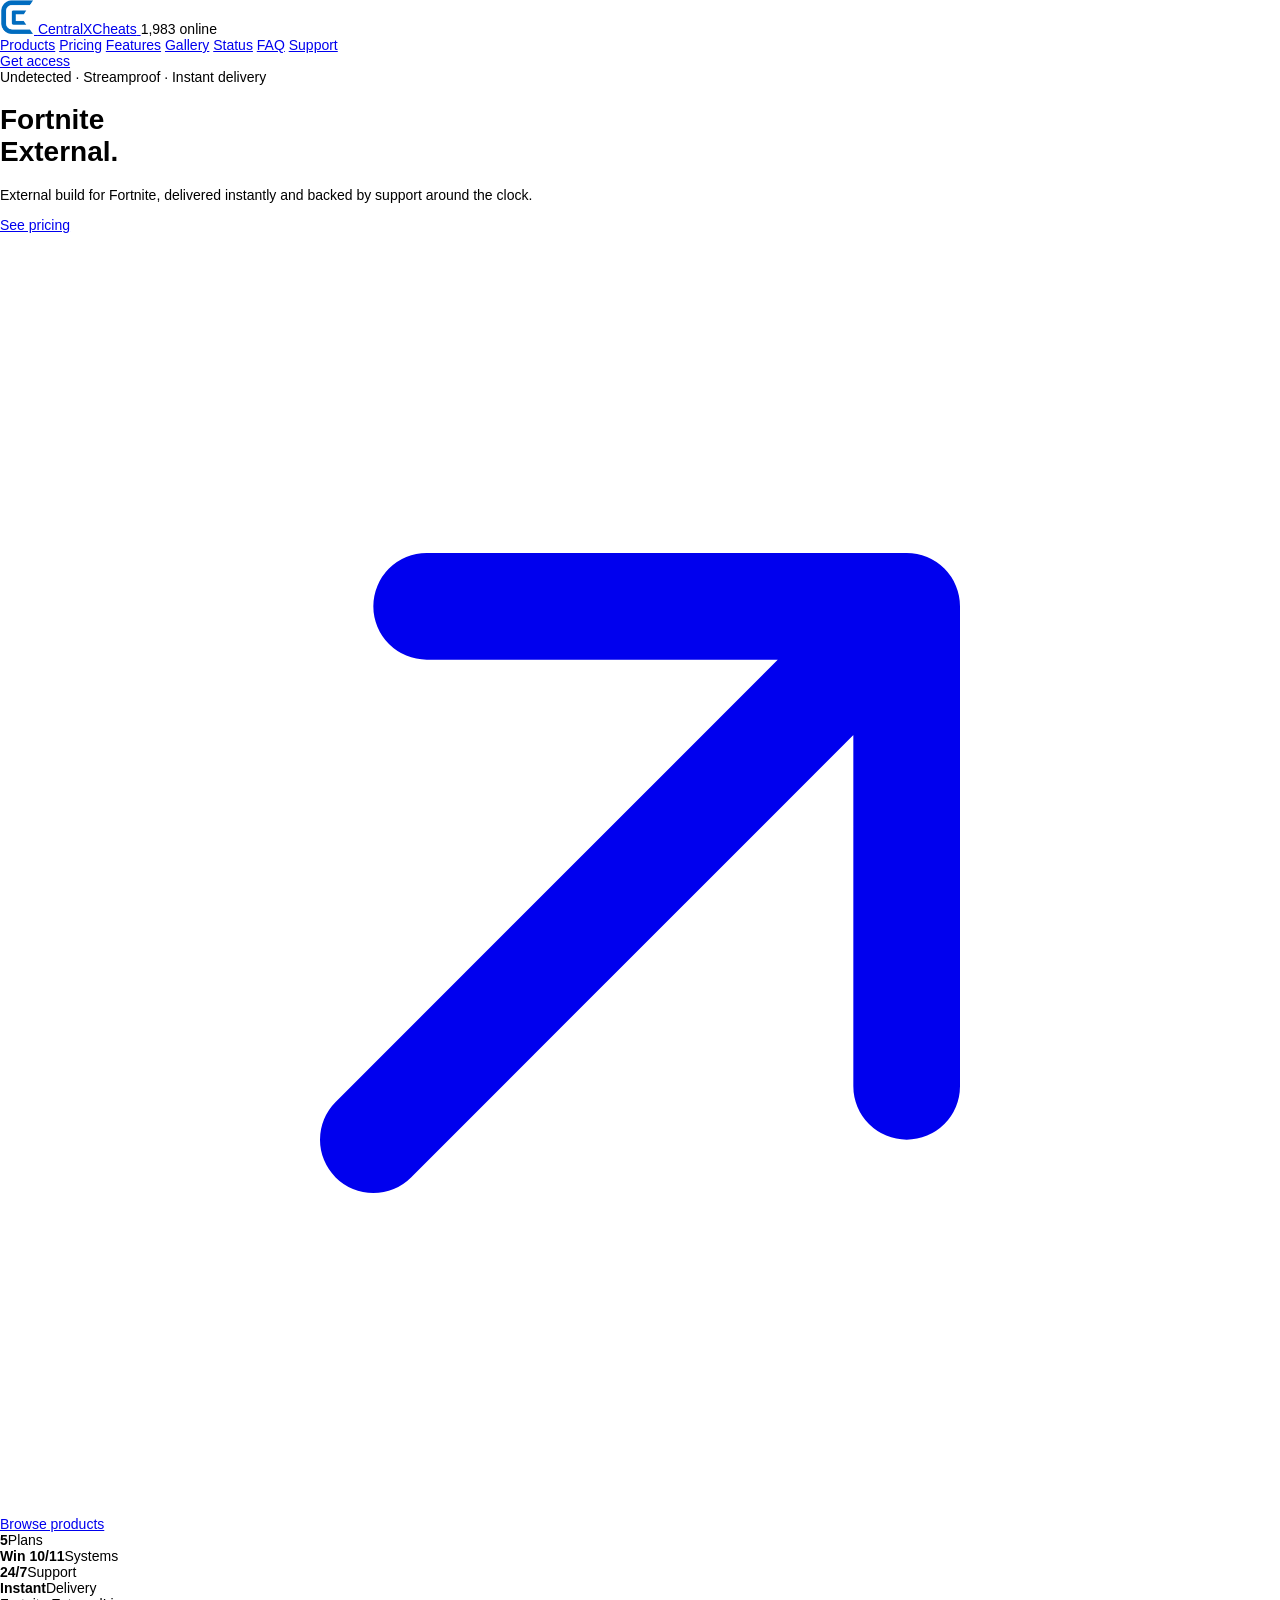
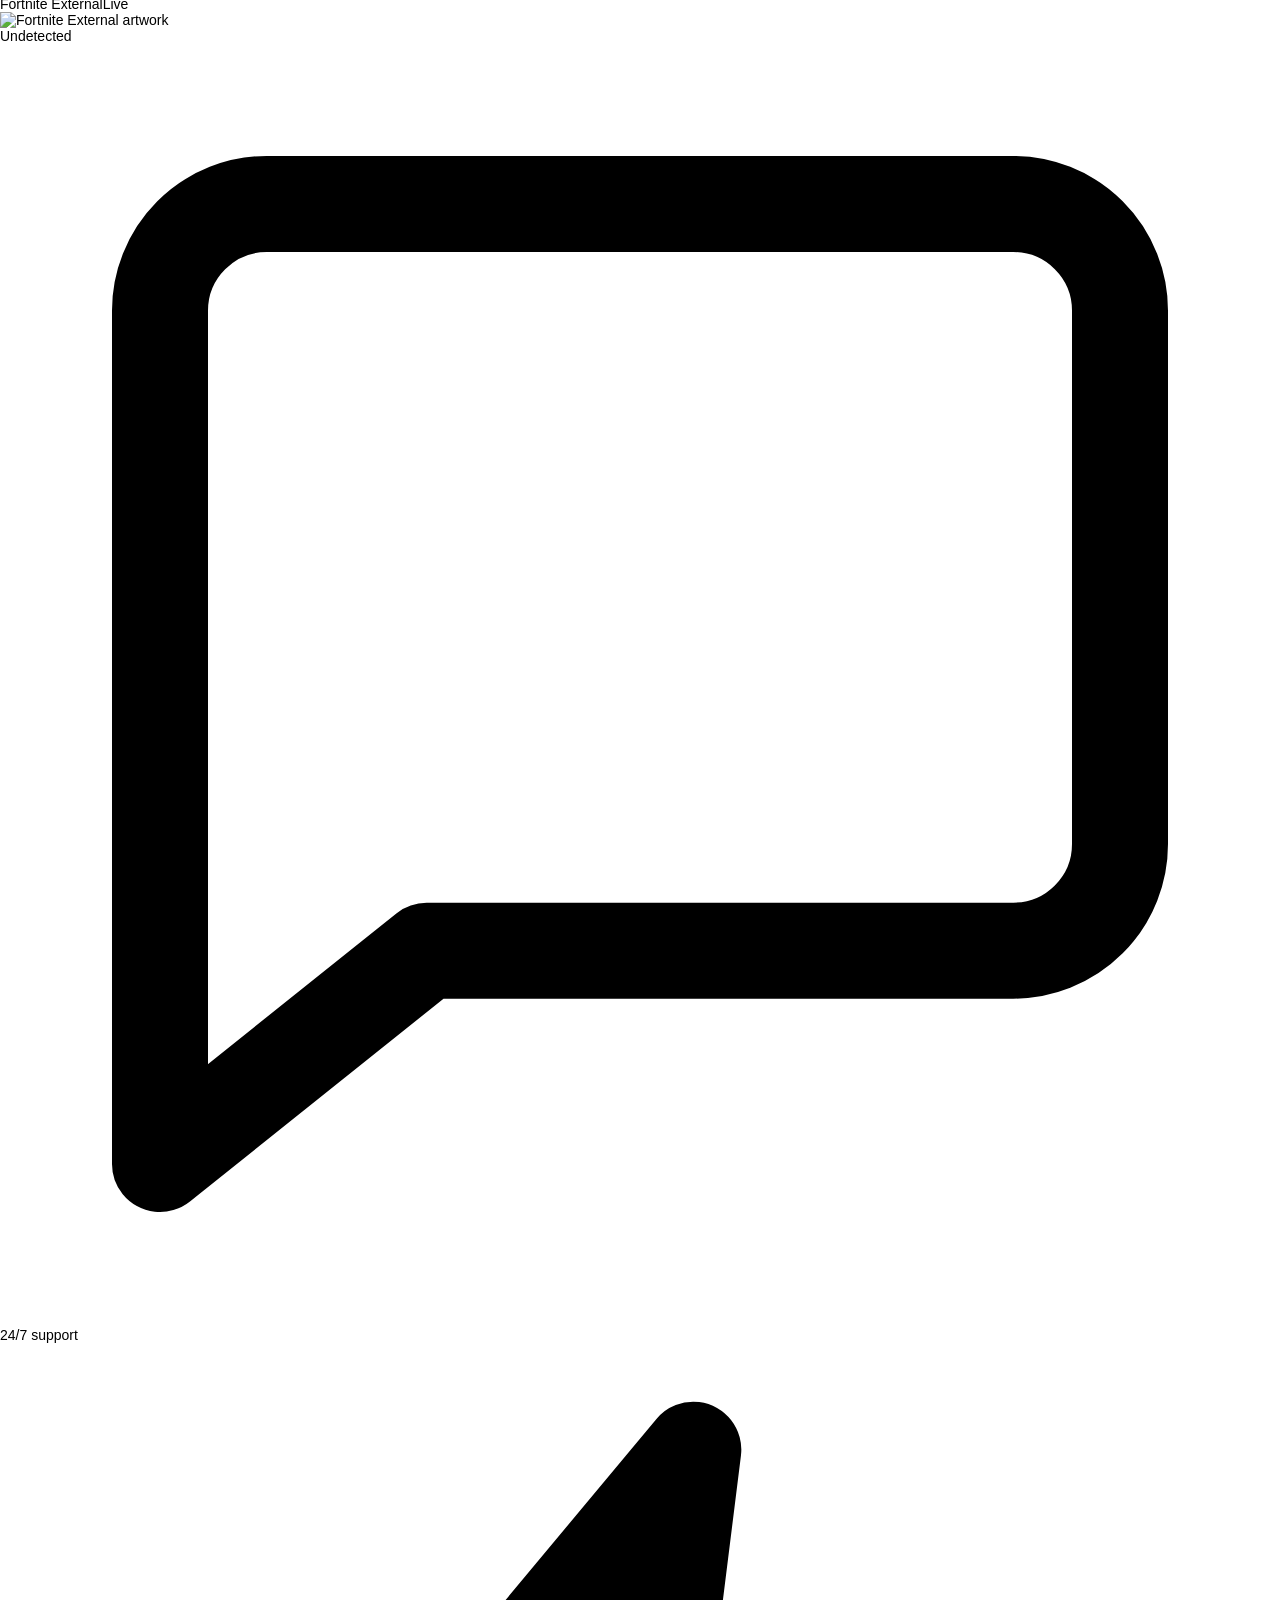
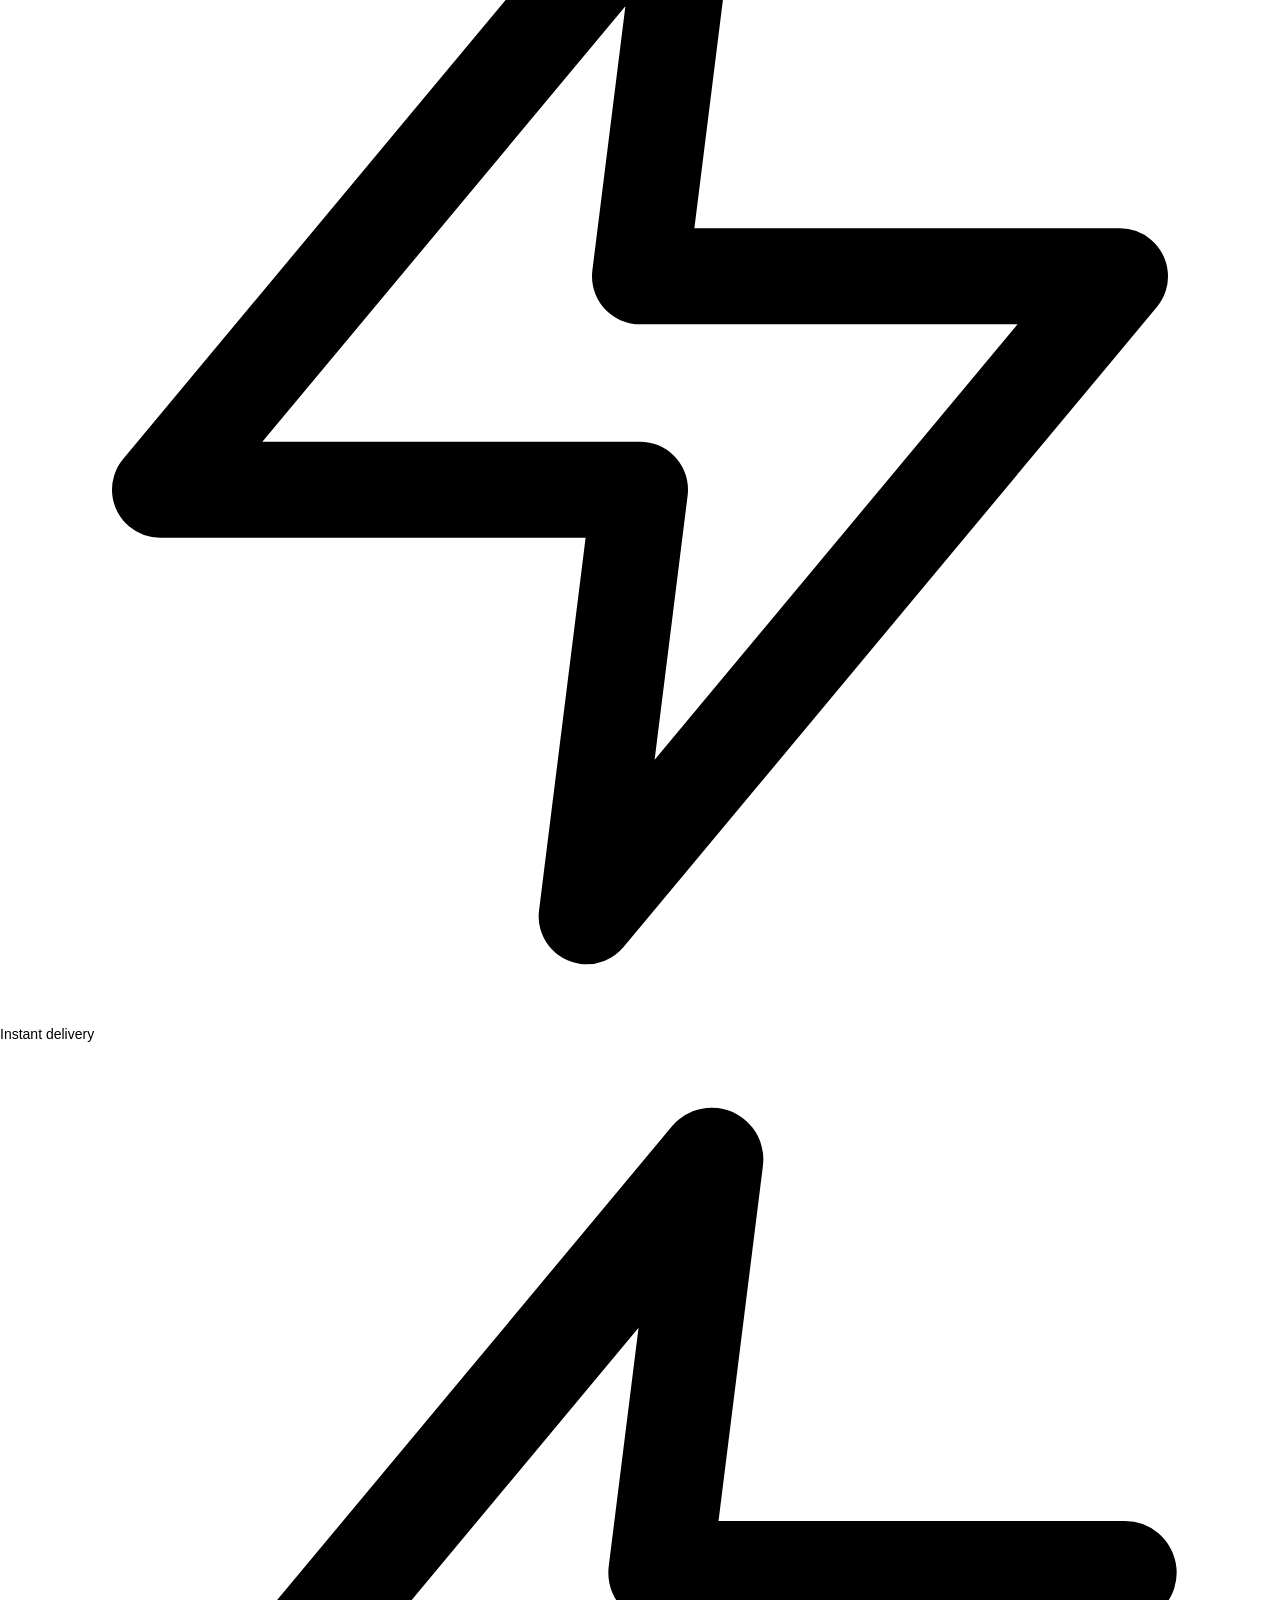
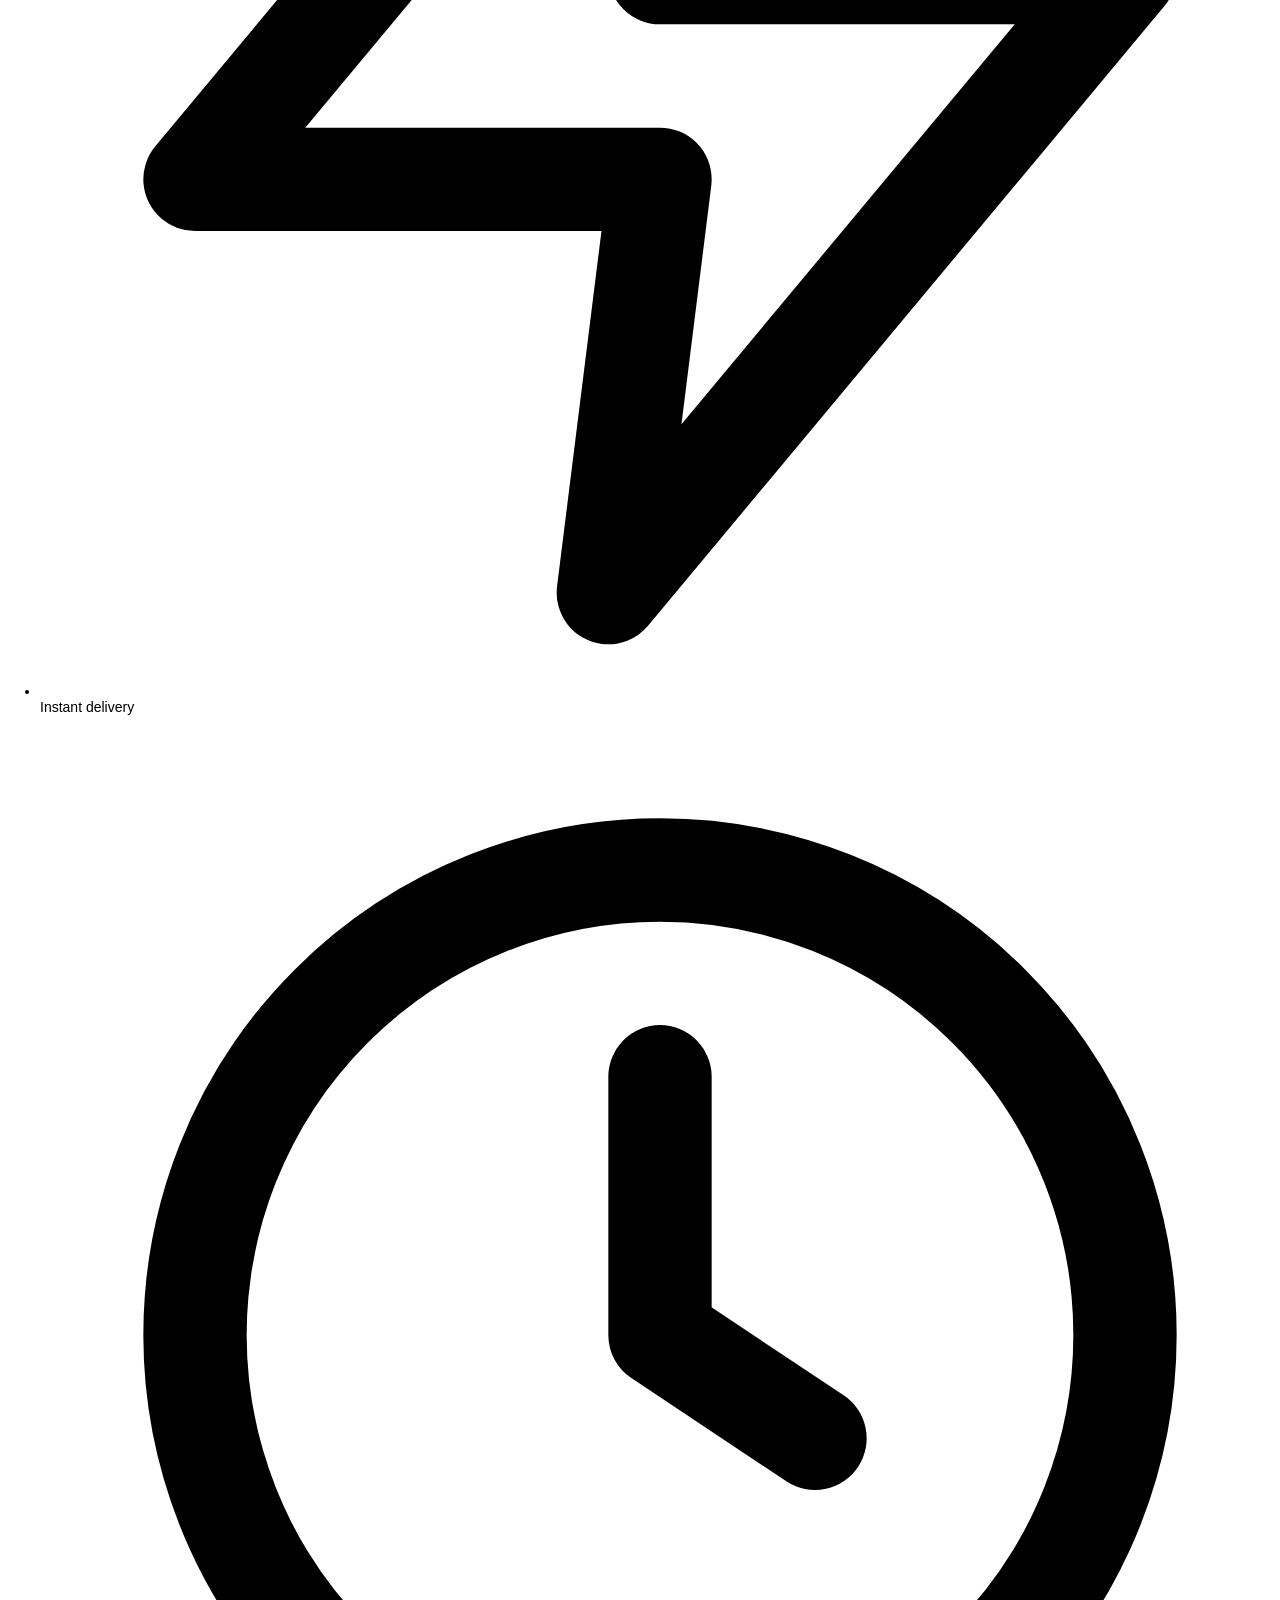
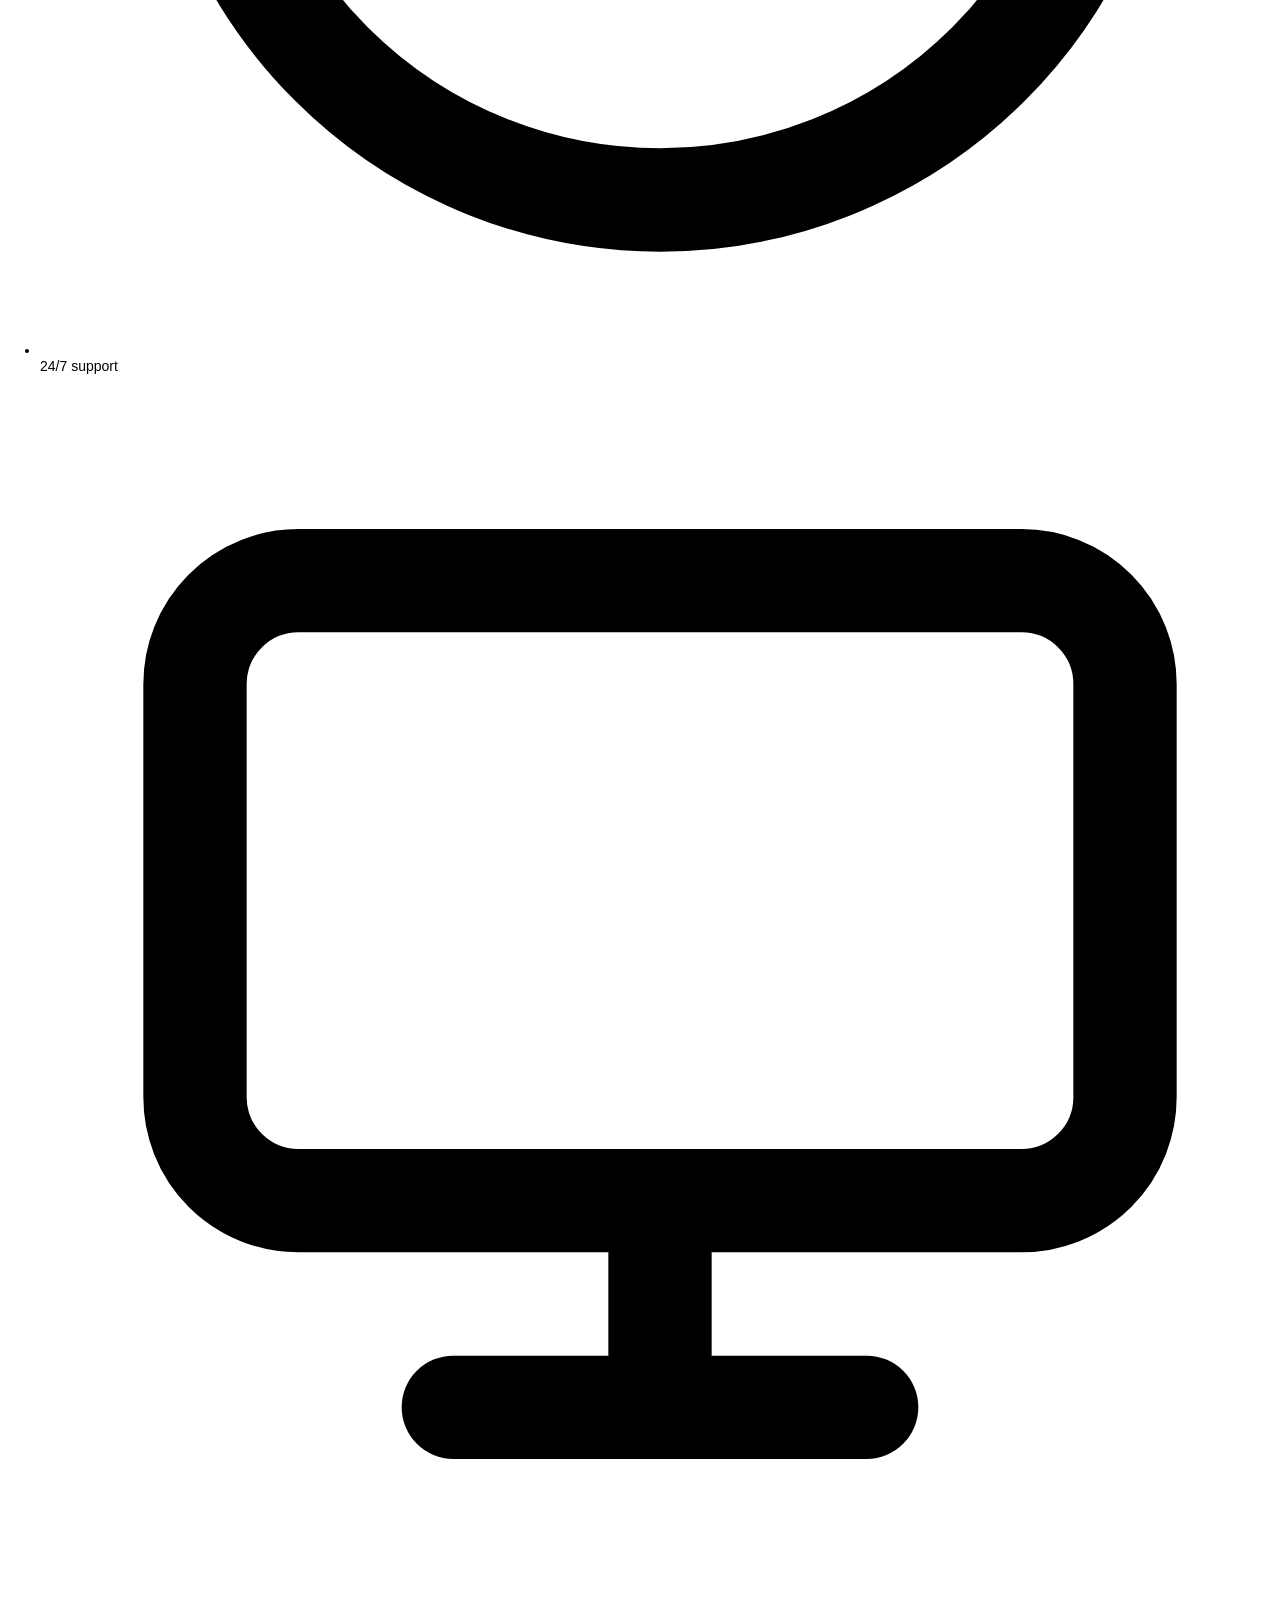
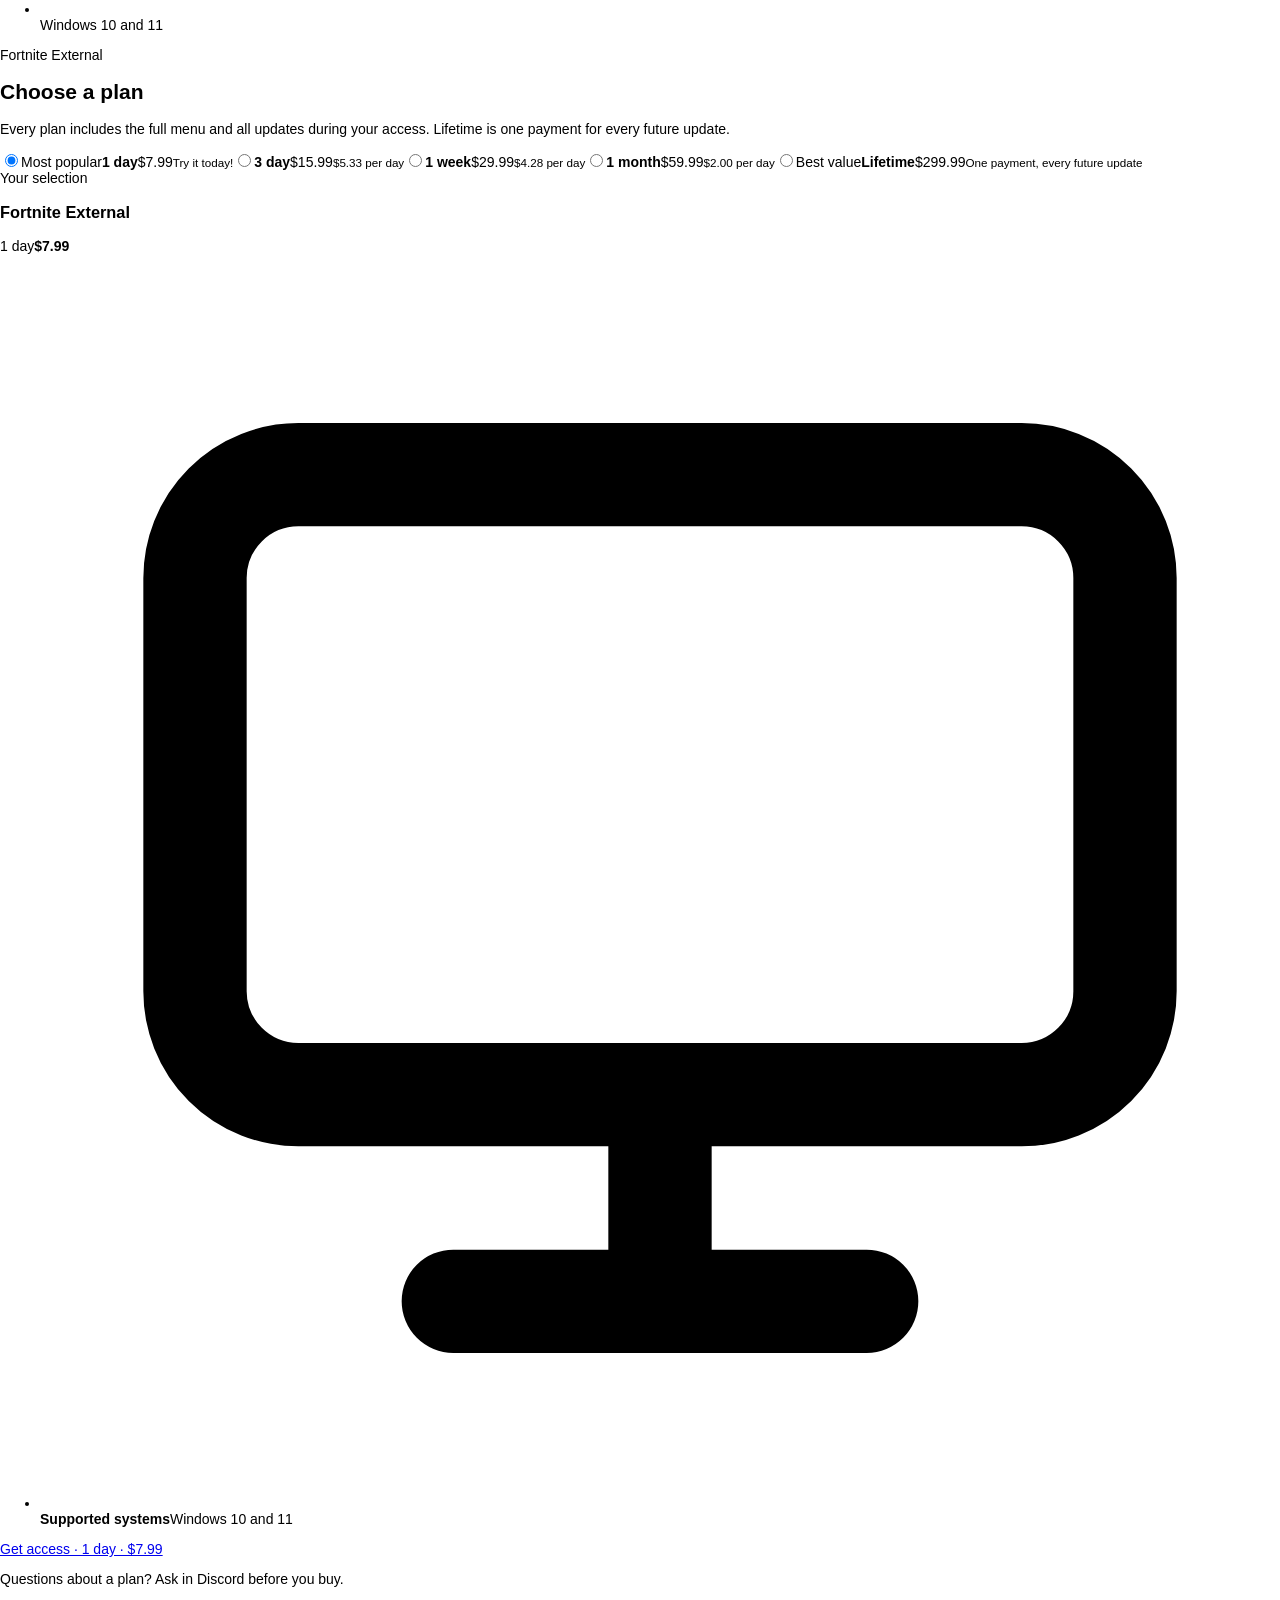
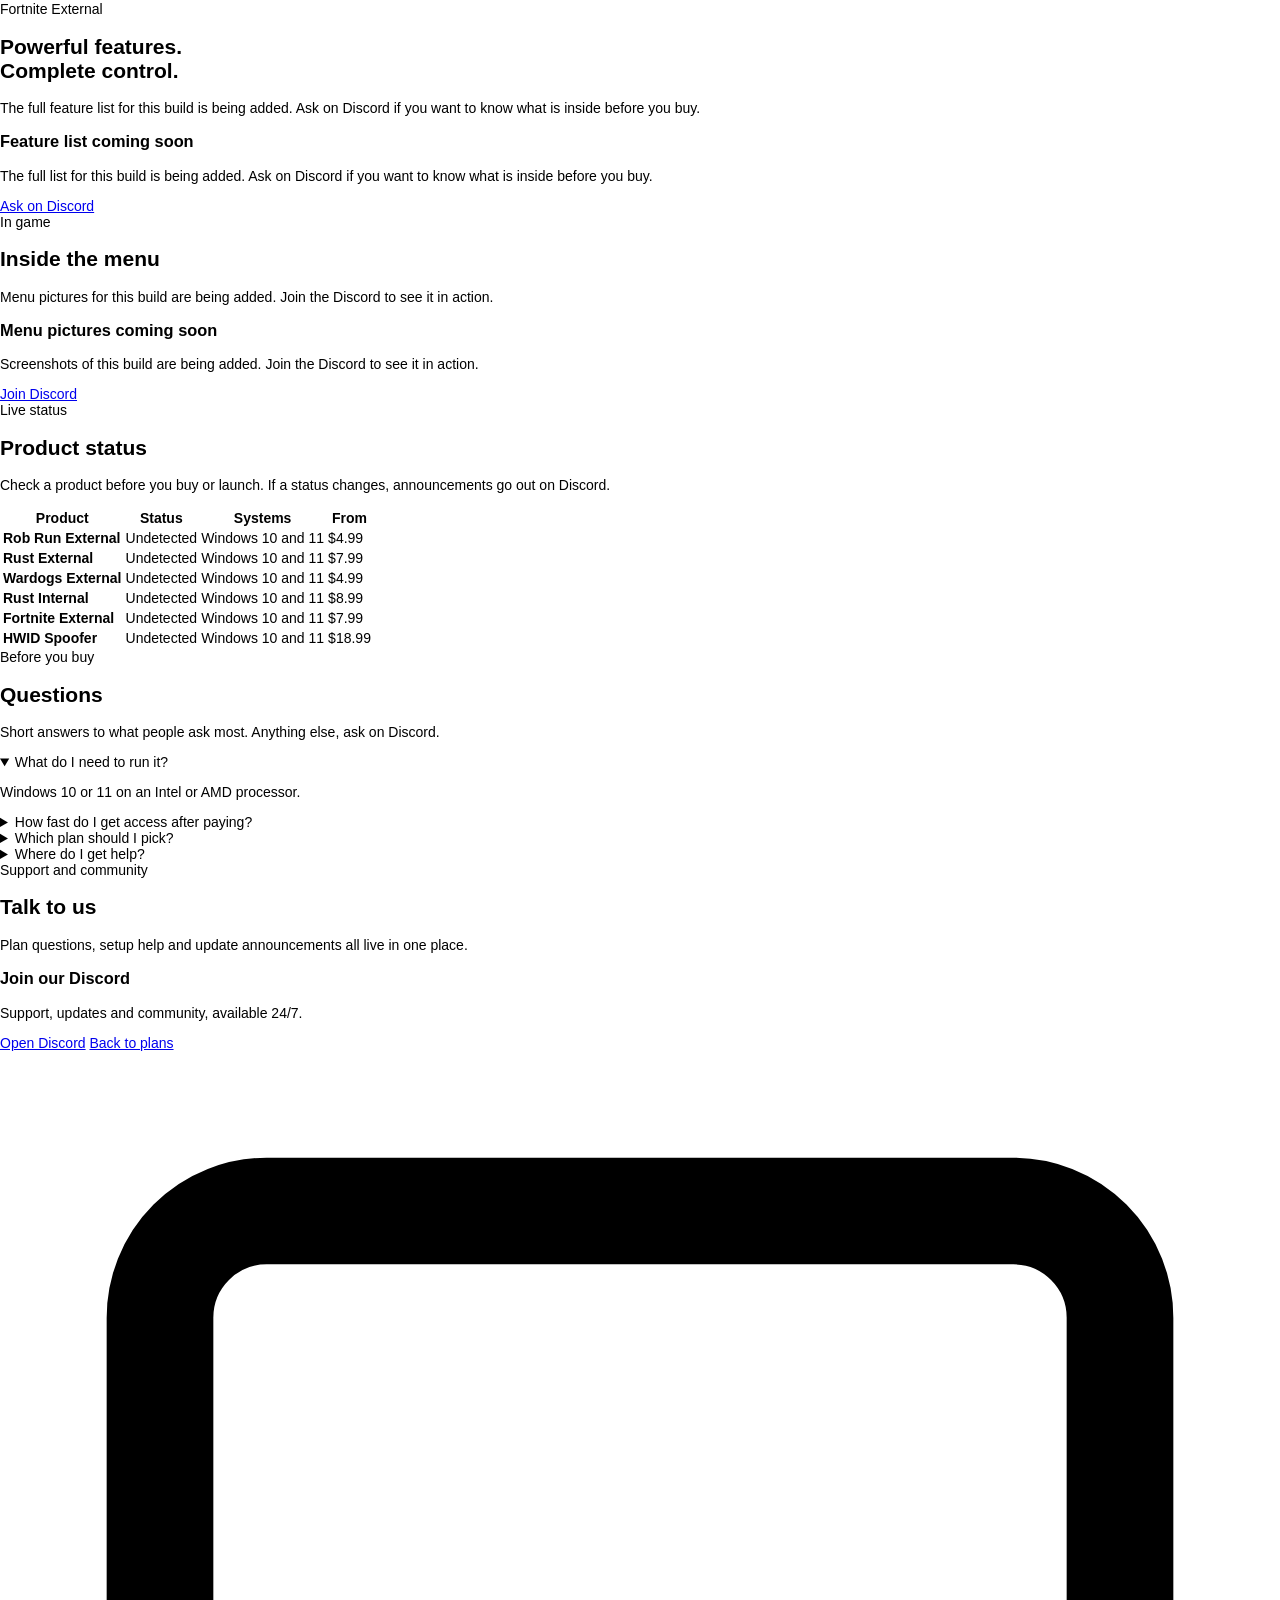
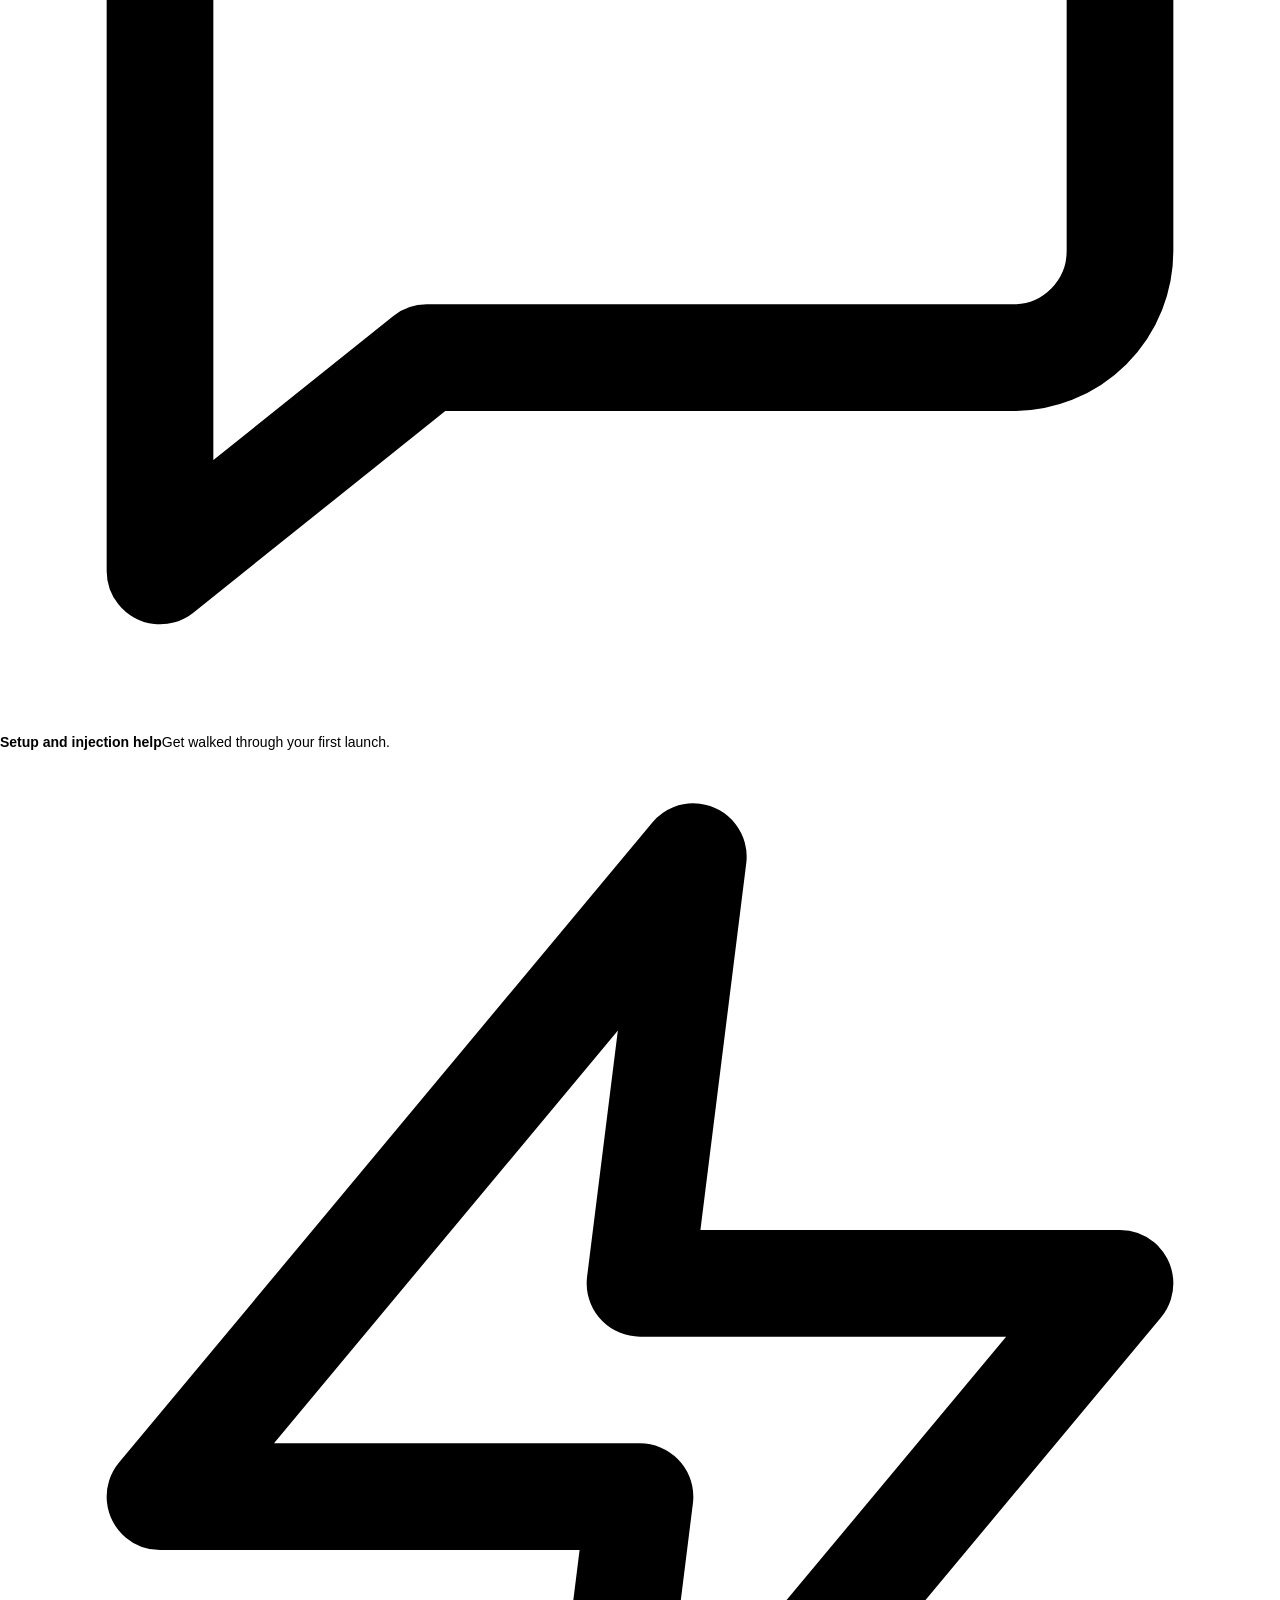
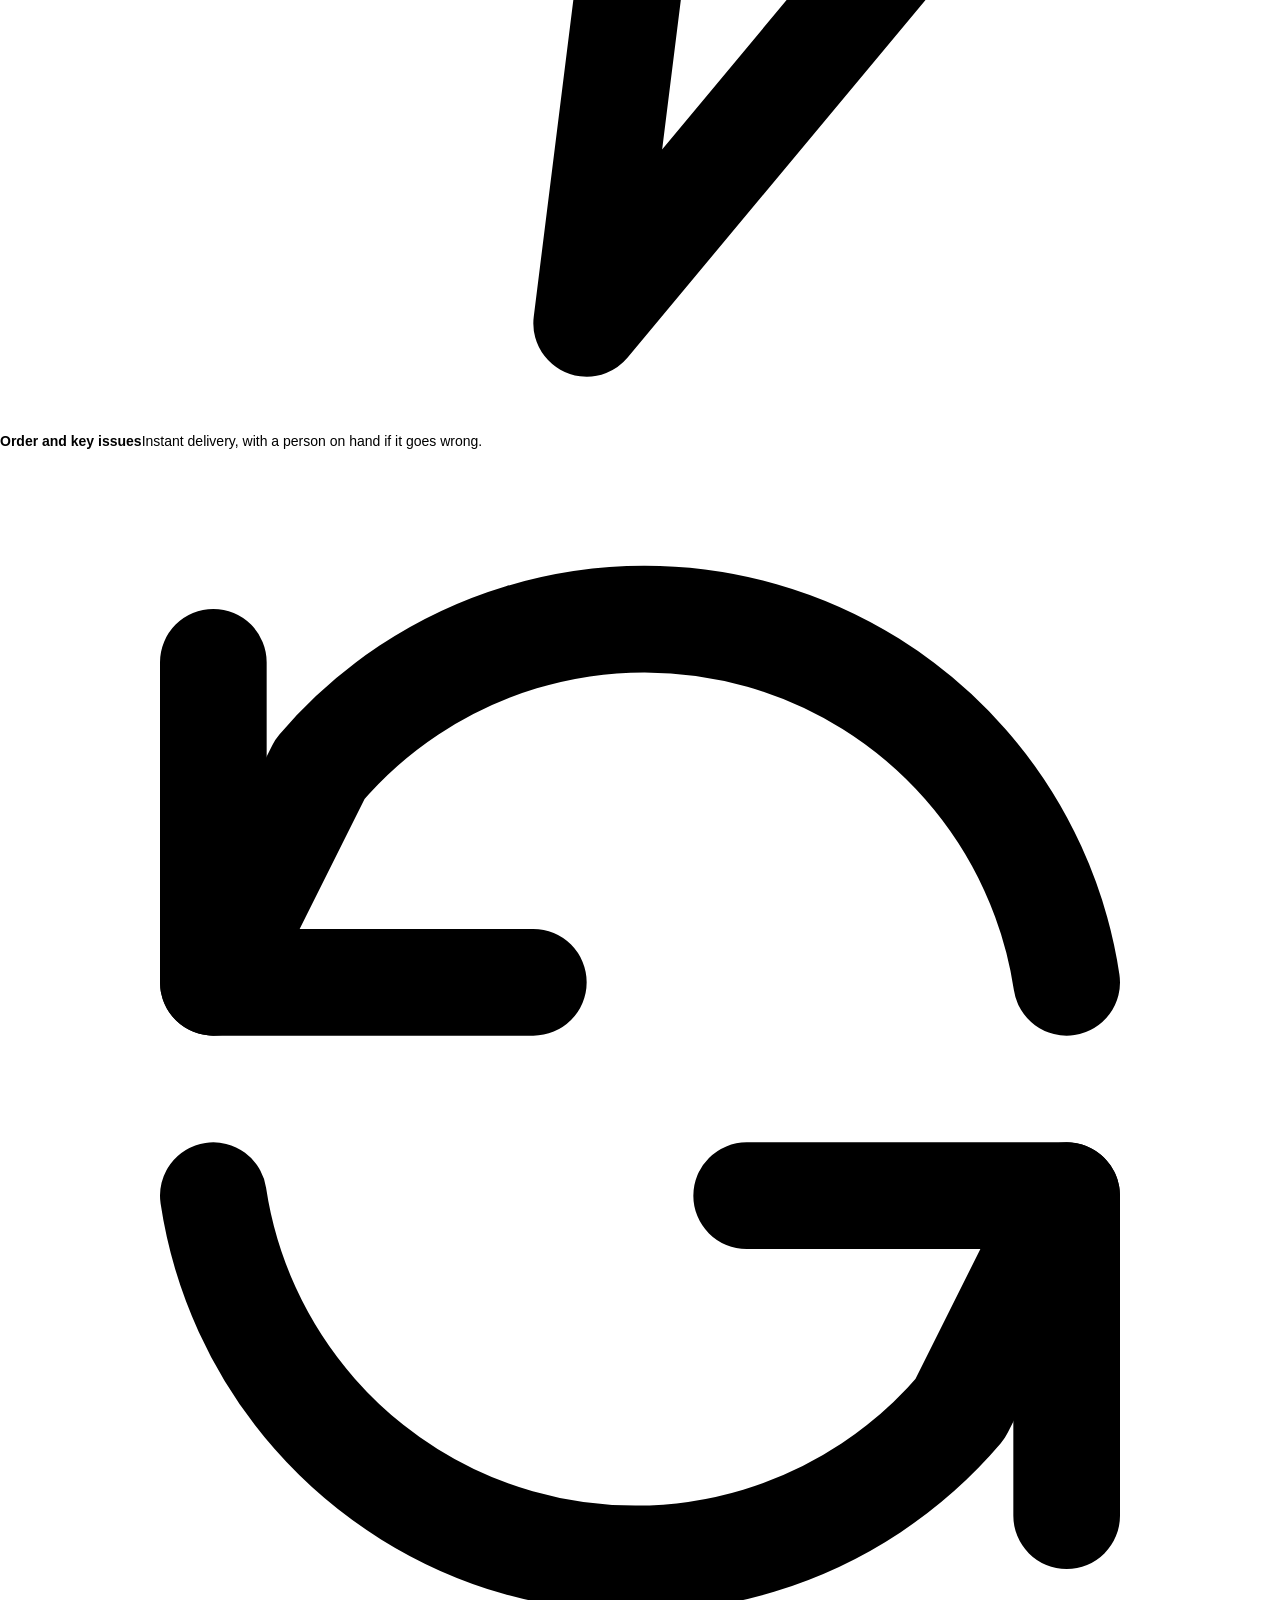
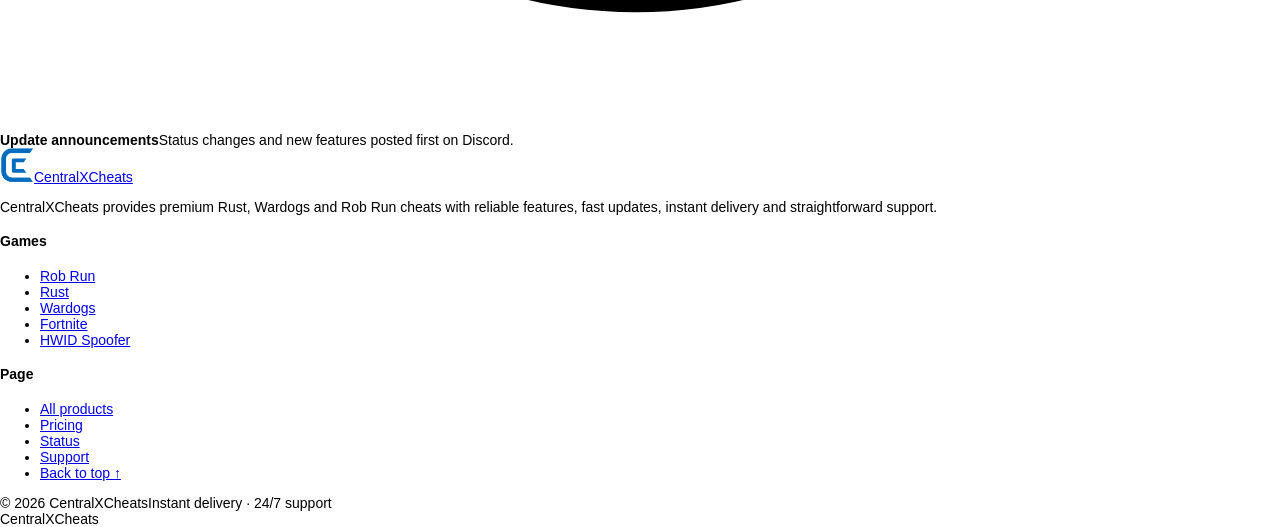
==== fortnite-external.html @ 630c210e "Add files via upload" ====
<!doctype html><html><head><meta charset=utf8><meta name=viewport content="width=device-width,initial-scale=1,viewport-fit=cover"><style>:root{color-scheme:light;box-sizing:border-box;padding-top:env(safe-area-inset-top,0px);padding-bottom:env(safe-area-inset-bottom,0px)}html{scroll-padding-top:env(safe-area-inset-top,0px)}body{margin:0;padding:0;font:14px -apple-system,BlinkMacSystemFont,sans-serif;background:#fff;color:#000}img{max-width:100%}[hidden]:not([hidden=until-found i]){display:none!important}</style></head><body>
<title>Fortnite External – CentralXCheats</title>
<meta name="description" content="Fortnite External by CentralXCheats. Instant delivery and 24/7 support.">
<meta name="claude:viewport-fit-sides" content="cover">
<link rel="preconnect" href="https://fonts.googleapis.com">
<link rel="preconnect" href="https://fonts.gstatic.com" crossorigin>
<link rel="stylesheet" href="https://fonts.googleapis.com/css2?family=Barlow+Condensed:wght@500;600;700&family=Geist:wght@400;500;600;700&family=Geist+Mono:wght@400;500&display=swap">
<link rel="stylesheet" href="css/site.css">
<link rel="stylesheet" href="css/fx.css">

<header class="bar">
  <div class="wrap bar-in">
    <div class="brandset">
    <a class="brand" href="#top" data-nav aria-label="CentralXCheats, back to top">
      <img src="[data-uri]" alt="" width="34" height="34">
      <span>Central<span class="grad">XCheats</span></span>
    </a>
    <span class="live"><i></i><span id="online-n">1,983</span> online</span>
    </div>
    <nav class="nav" aria-label="Sections">
      <a href="products.html">Products</a>
      <a href="#pricing" data-nav>Pricing</a>
      <a href="#features" data-nav>Features</a>
      <a href="#gallery" data-nav>Gallery</a>
      <a href="#status" data-nav>Status</a>
      <a href="#faq" data-nav>FAQ</a>
      <a href="#support" data-nav>Support</a>
    </nav>
    <a class="btn btn-primary btn-sm" href="#pricing" data-nav>Get access</a>
  </div>
</header>

<main>
  <div id="top" class="hero" style="scroll-margin-top:0">
    <div class="wrap hero-in">
      <div>
        <span class="eyebrow mono"><span class="dot"></span>Undetected · Streamproof · Instant delivery</span>
        <h1>Fortnite<br><span class="grad">External.</span></h1>
        <p class="lead">External build for Fortnite, delivered instantly and backed by support around the clock.</p>
        <div class="cta-row">
          <a class="btn btn-primary" href="#pricing" data-nav>See pricing
            <svg viewBox="0 0 24 24" fill="none" stroke="currentColor" stroke-width="2" stroke-linecap="round" stroke-linejoin="round"><path d="M7 17 17 7M8 7h9v9"/></svg></a>
          <a class="btn btn-ghost" href="products.html">Browse products</a>
        </div>
        <div class="hero-stats"><div><b data-count="5">5</b><span>Plans</span></div><div><b>Win 10/11</b><span>Systems</span></div><div><b>24/7</b><span>Support</span></div><div><b>Instant</b><span>Delivery</span></div></div>
      </div>
      <div class="hero-visual" id="hv">
        <div class="hero-frame">
          <div class="hf-bar"><i></i><i></i><i></i><span class="mono">Fortnite External</span><span class="hf-live mono"><b></b>Live</span></div>
          <img src="img/fortnite-hero.jpg" alt="Fortnite External artwork" width="1600" height="900">
          <div class="hf-scan" aria-hidden="true"></div>
        </div>
        <span class="float f1"><i class="dot"></i>Undetected</span>
        <span class="float f2"><svg viewBox="0 0 24 24" fill="none" stroke="currentColor" stroke-width="1.8" stroke-linecap="round" stroke-linejoin="round"><path d="M21 15a2 2 0 0 1-2 2H8l-5 4V5a2 2 0 0 1 2-2h14a2 2 0 0 1 2 2z"/></svg>24/7 support</span>
        <span class="float f3"><svg viewBox="0 0 24 24" fill="none" stroke="currentColor" stroke-width="1.8" stroke-linecap="round" stroke-linejoin="round"><path d="M13 2 3 14h9l-1 8 10-12h-9z"/></svg>Instant delivery</span>
      </div>
    </div>
  </div>

  <div class="facts">
    <div class="wrap"><ul>
      <li><svg viewBox="0 0 24 24" fill="none" stroke="currentColor" stroke-width="2" stroke-linecap="round" stroke-linejoin="round"><path d="M13 2 3 14h9l-1 8 10-12h-9z"/></svg>Instant delivery</li>
      <li><svg viewBox="0 0 24 24" fill="none" stroke="currentColor" stroke-width="2" stroke-linecap="round" stroke-linejoin="round"><circle cx="12" cy="12" r="9"/><path d="M12 7v5l3 2"/></svg>24/7 support</li>
      <li><svg viewBox="0 0 24 24" fill="none" stroke="currentColor" stroke-width="2" stroke-linecap="round" stroke-linejoin="round"><rect x="3" y="4" width="18" height="12" rx="2"/><path d="M8 20h8M12 16v4"/></svg>Windows 10 and 11</li>
    </ul></div>
  </div>


  <!-- PRICING -->
  <section id="pricing" class="sec">
    <div class="wrap">
      <div class="sec-head">
        <div><span class="mono">Fortnite External</span><h2>Choose a plan</h2></div>
        <p>Every plan includes the full menu and all updates during your access. Lifetime is one payment for every future update.</p>
      </div>
      <div class="pricing">
        <fieldset id="plans" class="plans" style="border:0;padding:0;margin:0;min-width:0">
          <legend class="mono" style="position:absolute;width:1px;height:1px;overflow:hidden;clip:rect(0 0 0 0)">Plan length</legend>
        </fieldset>
        <aside class="summary" aria-live="polite">
          <span class="mono">Your selection</span>
          <h3 id="sum-name">Fortnite External</h3>
          <div class="total"><span id="sum-plan" class="mono">1 day</span><b id="sum-price">$7.99</b></div>
          <ul class="ticks">
            <li><svg viewBox="0 0 24 24" fill="none" stroke="currentColor" stroke-width="2" stroke-linecap="round" stroke-linejoin="round"><rect x="3" y="4" width="18" height="12" rx="2"/><path d="M8 20h8M12 16v4"/></svg><div><b>Supported systems</b><span>Windows 10 and 11</span></div></li>
          </ul>
          <a id="checkout" class="btn btn-primary" href="#support" data-nav>Get access</a>
          <p class="note">Questions about a plan? Ask in Discord before you buy.</p>
        </aside>
      </div>
    </div>
  </section>

  <!-- FEATURES -->
  <section id="features" class="sec">
    <div class="wrap">
      <div class="sec-head">
        <div><span class="mono">Fortnite External</span><h2>Powerful features.<br><span class="grad">Complete control.</span></h2></div>
        <p>The full feature list for this build is being added. Ask on Discord if you want to know what is inside before you buy.</p>
      </div>
      <div class="fx">
        <div class="fx-list" role="tablist" aria-label="Feature groups" id="fx-list"></div>
        <div class="fx-panel" id="fx-panel" role="tabpanel" aria-live="polite"></div>
      </div>
    </div>
  </section>

  <!-- GALLERY -->
  <section id="gallery" class="sec">
    <div class="wrap">
      <div class="sec-head">
        <div><span class="mono">In game</span><h2>Inside the menu</h2></div>
        <p>Menu pictures for this build are being added. Join the Discord to see it in action.</p>
      </div>
      <div class="gallery" id="gallery-grid"></div>
    </div>
  </section>

  <!-- STATUS -->
  <section id="status" class="sec">
    <div class="wrap">
      <div class="sec-head">
        <div><span class="mono">Live status</span><h2>Product status</h2></div>
        <p>Check a product before you buy or launch. If a status changes, announcements go out on Discord.</p>
      </div>
      <div class="table-wrap">
        <table>
          <thead><tr><th class="mono">Product</th><th class="mono">Status</th><th class="mono">Systems</th><th class="mono">From</th></tr></thead>
          <tbody>
            <tr><td><b>Rob Run External</b></td><td><span class="pill"><i></i>Undetected</span></td><td>Windows 10 and 11</td><td class="num">$4.99</td></tr>
            <tr><td><b>Rust External</b></td><td><span class="pill"><i></i>Undetected</span></td><td>Windows 10 and 11</td><td class="num">$7.99</td></tr>
            <tr><td><b>Wardogs External</b></td><td><span class="pill"><i></i>Undetected</span></td><td>Windows 10 and 11</td><td class="num">$4.99</td></tr>
            <tr><td><b>Rust Internal</b></td><td><span class="pill"><i></i>Undetected</span></td><td>Windows 10 and 11</td><td class="num">$8.99</td></tr>
            <tr><td><b>Fortnite External</b></td><td><span class="pill"><i></i>Undetected</span></td><td>Windows 10 and 11</td><td class="num">$7.99</td></tr>
            <tr><td><b>HWID Spoofer</b></td><td><span class="pill"><i></i>Undetected</span></td><td>Windows 10 and 11</td><td class="num">$18.99</td></tr>
          </tbody>
        </table>
      </div>
    </div>
  </section>


  <!-- FAQ -->
  <section id="faq" class="sec">
    <div class="wrap">
      <div class="sec-head">
        <div><span class="mono">Before you buy</span><h2>Questions</h2></div>
        <p>Short answers to what people ask most. Anything else, ask on Discord.</p>
      </div>
      <div class="faq">
        <details open><summary>What do I need to run it?</summary><p>Windows 10 or 11 on an Intel or AMD processor.</p></details>
        <details><summary>How fast do I get access after paying?</summary><p>Delivery is instant. Your key is available as soon as the order completes.</p></details>
        <details><summary>Which plan should I pick?</summary><p>Start with a 1 day plan to try it. The 1 month plan has the lowest price per day for regular play, and Lifetime is a single payment that covers every future update.</p></details>
        <details><summary>Where do I get help?</summary><p>Support is available around the clock on Discord, along with updates and the community.</p></details>
      </div>
    </div>
  </section>

  <!-- SUPPORT -->
  <section id="support" class="sec">
    <div class="wrap">
      <div class="sec-head">
        <div><span class="mono">Support and community</span><h2>Talk to us</h2></div>
        <p>Plan questions, setup help and update announcements all live in one place.</p>
      </div>
      <div class="support">
        <div class="cta-panel">
          <h3>Join our <span class="grad">Discord</span></h3>
          <p>Support, updates and community, available 24/7.</p>
          <div class="cta-row"><a class="btn btn-primary" id="discord" href="https://discord.com" target="_blank" rel="noopener">Open Discord</a>
            <a class="btn btn-ghost" href="#pricing" data-nav>Back to plans</a></div>
        </div>
        <div class="helps">
          <div class="help"><svg viewBox="0 0 24 24" fill="none" stroke="currentColor" stroke-width="2" stroke-linecap="round" stroke-linejoin="round"><path d="M21 15a2 2 0 0 1-2 2H8l-5 4V5a2 2 0 0 1 2-2h14a2 2 0 0 1 2 2z"/></svg><div><b>Setup and injection help</b><span>Get walked through your first launch.</span></div></div>
          <div class="help"><svg viewBox="0 0 24 24" fill="none" stroke="currentColor" stroke-width="2" stroke-linecap="round" stroke-linejoin="round"><path d="M13 2 3 14h9l-1 8 10-12h-9z"/></svg><div><b>Order and key issues</b><span>Instant delivery, with a person on hand if it goes wrong.</span></div></div>
          <div class="help"><svg viewBox="0 0 24 24" fill="none" stroke="currentColor" stroke-width="2" stroke-linecap="round" stroke-linejoin="round"><path d="M4 4v6h6M20 20v-6h-6"/><path d="M20 10A8 8 0 0 0 6 6L4 10m16 4-2 4a8 8 0 0 1-14-4"/></svg><div><b>Update announcements</b><span>Status changes and new features posted first on Discord.</span></div></div>
        </div>
      </div>
    </div>
  </section>
</main>

<footer class="site">
  <div class="wrap">
    <div class="foot-in">
      <div>
        <a class="brand" href="#top" data-nav><img src="[data-uri]" alt="" width="34" height="34"><span>Central<span class="grad">XCheats</span></span></a>
        <p>CentralXCheats provides premium Rust, Wardogs and Rob Run cheats with reliable features, fast updates, instant delivery and straightforward support.</p>
      </div>
      <div><h4 class="mono">Games</h4><ul><li><a href="products.html?game=robrun">Rob Run</a></li><li><a href="products.html?game=rust">Rust</a></li><li><a href="products.html?game=wardogs">Wardogs</a></li><li><a href="products.html?game=fortnite">Fortnite</a></li><li><a href="products.html?game=spoofer">HWID Spoofer</a></li></ul></div>
      <div><h4 class="mono">Page</h4><ul><li><a href="products.html">All products</a></li><li><a href="#pricing" data-nav>Pricing</a></li><li><a href="#status" data-nav>Status</a></li><li><a href="#support" data-nav>Support</a></li><li><a href="#top" data-nav>Back to top ↑</a></li></ul></div>
    </div>
    <div class="foot-base"><span>© 2026 CentralXCheats</span><span>Instant delivery · 24/7 support</span></div>
  </div>
  <div class="wm" aria-hidden="true">CentralXCheats</div>
</footer>

<div class="lb" id="lb" hidden role="dialog" aria-modal="true" aria-label="Screenshot viewer">
  <button class="lb-btn lb-close" id="lb-close" aria-label="Close">×</button>
  <button class="lb-btn lb-prev" id="lb-prev" aria-label="Previous">‹</button>
  <img id="lb-img" alt="">
  <button class="lb-btn lb-next" id="lb-next" aria-label="Next">›</button>
</div>

<script>
/* ------------ editable content ------------ */
var CHECKOUT_URL = "";                       // set to your store link to send "Get access" there
var DISCORD_URL  = "https://discord.com";    // set to your invite link
var ONLINE = 1983;                           // replace with a real figure or live source
var PLANS = [{"id": "1d", "name": "1 day", "price": 7.99, "note": "Try it today!", "tag": "Most popular"}, {"id": "3d", "name": "3 day", "price": 15.99, "note": "$5.33 per day"}, {"id": "1w", "name": "1 week", "price": 29.99, "note": "$4.28 per day"}, {"id": "1m", "name": "1 month", "price": 59.99, "note": "$2.00 per day"}, {"id": "life", "name": "Lifetime", "price": 299.99, "note": "One payment, every future update", "tag": "Best value", "wide": true}];
var DEFAULT_PLAN = "1d";
var GROUPS = [];
var SHOTS = [];
var SHOT_LABELS = [];

/* ------------ helpers ------------ */
var reduce = window.matchMedia && matchMedia("(prefers-reduced-motion: reduce)").matches;
function el(tag, attrs, html) { var n = document.createElement(tag); for (var k in (attrs||{})) n.setAttribute(k, attrs[k]); if (html != null) n.innerHTML = html; return n; }
function esc(s) { return String(s).replace(/[&<>"]/g, function (c) { return {"&":"&amp;","<":"&lt;",">":"&gt;",'"':"&quot;"}[c]; }); }
function money(n) { return "$" + n.toFixed(2); }

/* ------------ section navigation: scroll on the same page ------------ */
function goTo(id, push) {
  var t = document.getElementById(id); if (!t) return;
  t.scrollIntoView({ behavior: reduce ? "auto" : "smooth", block: "start" });
  if (push) { try { history.replaceState(null, "", "#" + id); } catch (e) {} }
}
document.addEventListener("click", function (e) {
  var a = e.target.closest && e.target.closest("a[data-nav]"); if (!a) return;
  e.preventDefault(); goTo(a.getAttribute("href").slice(1), true);
});
var links = [].slice.call(document.querySelectorAll(".nav a"));
var secs = links.map(function (a) { var h = a.getAttribute("href"); return h.charAt(0) === "#" ? document.getElementById(h.slice(1)) : null; });
function spy() {
  var y = window.scrollY + (parseInt(getComputedStyle(document.documentElement).getPropertyValue("--bar-h")) || 64) + 140, cur = -1;
  secs.forEach(function (s, i) { if (s && s.offsetTop <= y) cur = i; });
  links.forEach(function (a, i) { a.setAttribute("aria-current", i === cur ? "true" : "false"); });
  if (cur >= 0 && links[cur].scrollIntoView && window.innerWidth <= 760) { var n = links[cur].parentNode; n.scrollLeft = links[cur].offsetLeft - 40; }
}
window.addEventListener("scroll", spy, { passive: true }); window.addEventListener("resize", spy); spy();
if (location.hash && document.getElementById(location.hash.slice(1))) setTimeout(function () { goTo(location.hash.slice(1), false); }, 60);
document.getElementById("discord").href = DISCORD_URL;

/* ------------ plans ------------ */
var planBox = document.getElementById("plans");
PLANS.forEach(function (p) {
  var l = el("label", { "class": "plan" + (p.wide ? " wide" : "") });
  l.innerHTML = '<input type="radio" name="plan" value="' + p.id + '"' + (p.id === DEFAULT_PLAN ? " checked" : "") + '><span>' +
    (p.tag ? '<em class="tag" style="font-style:normal">' + esc(p.tag) + '</em>' : '') +
    '<b>' + esc(p.name) + '</b><i class="p" style="font-style:normal">' + money(p.price) + '</i><small>' + esc(p.note) + '</small></span>';
  planBox.appendChild(l);
});
function setPlan(id) {
  var p = PLANS.filter(function (x) { return x.id === id; })[0] || PLANS[0];
  document.getElementById("sum-plan").textContent = p.name;
  document.getElementById("sum-price").textContent = money(p.price);
  var c = document.getElementById("checkout");
  c.textContent = "Get access · " + p.name + " · " + money(p.price);
  if (CHECKOUT_URL) { c.removeAttribute("data-nav"); c.href = CHECKOUT_URL; c.target = "_blank"; c.rel = "noopener"; }
}
planBox.addEventListener("change", function (e) { if (e.target.name === "plan") setPlan(e.target.value); });
setPlan(DEFAULT_PLAN);

/* ------------ feature browser ------------ */
var fxList = document.getElementById("fx-list"), fxPanel = document.getElementById("fx-panel");
function showGroup(i) {
  var g = GROUPS[i];
  [].forEach.call(fxList.children, function (b, k) { b.setAttribute("aria-selected", k === i ? "true" : "false"); b.tabIndex = k === i ? 0 : -1; });
  fxPanel.innerHTML = '<span class="mono">' + esc(g.label) + '</span><h3>' + esc(g.title) + '</h3><p>' + esc(g.desc) + '</p><ul class="fx-items">' +
    g.items.map(function (t) { return "<li>" + esc(t) + "</li>"; }).join("") +
    (g.more ? '<li class="more">+' + g.more + ' more in the menu</li>' : "") + "</ul>";
}
GROUPS.forEach(function (g, i) {
  var b = el("button", { type: "button", role: "tab" }, "<small>" + esc(g.label) + "</small>" + esc(g.title));
  b.addEventListener("click", function () { showGroup(i); });
  b.addEventListener("keydown", function (e) {
    var d = e.key === "ArrowDown" || e.key === "ArrowRight" ? 1 : e.key === "ArrowUp" || e.key === "ArrowLeft" ? -1 : 0; if (!d) return;
    e.preventDefault(); var n = (i + d + GROUPS.length) % GROUPS.length; showGroup(n); fxList.children[n].focus();
  });
  fxList.appendChild(b);
});
if (GROUPS.length) showGroup(0);
else document.querySelector(".fx").innerHTML = '<div class="empty"><div><h3>Feature list coming soon</h3><p>The full list for this build is being added. Ask on Discord if you want to know what is inside before you buy.</p></div><a class="btn btn-ghost" href="' + esc(DISCORD_URL) + '" target="_blank" rel="noopener">Ask on Discord</a></div>';

/* ------------ gallery + lightbox ------------ */
var gal = document.getElementById("gallery-grid"), lb = document.getElementById("lb"), lbImg = document.getElementById("lb-img"), at = 0, lastFocus = null;
SHOTS.forEach(function (src, i) {
  var b = el("button", { "class": "shot", type: "button", "aria-label": "Open screenshot: " + SHOT_LABELS[i] }, '<img src="' + src + '" alt="" loading="lazy"><span>' + SHOT_LABELS[i] + "</span>");
  b.addEventListener("click", function () { lastFocus = b; show(i); lb.hidden = false; document.getElementById("lb-close").focus(); });
  gal.appendChild(b);
});
if (!SHOTS.length) { gal.className = ""; gal.innerHTML = '<div class="empty"><div><h3>Menu pictures coming soon</h3><p>Screenshots of this build are being added. Join the Discord to see it in action.</p></div><a class="btn btn-ghost" href="' + esc(DISCORD_URL) + '" target="_blank" rel="noopener">Join Discord</a></div>'; }
function show(i) { at = (i + SHOTS.length) % SHOTS.length; lbImg.src = SHOTS[at]; lbImg.alt = SHOT_LABELS[at]; }
function closeLb() { lb.hidden = true; if (lastFocus) lastFocus.focus(); }
document.getElementById("lb-close").onclick = closeLb;
document.getElementById("lb-prev").onclick = function () { show(at - 1); };
document.getElementById("lb-next").onclick = function () { show(at + 1); };
lb.addEventListener("click", function (e) { if (e.target === lb) closeLb(); });
document.addEventListener("keydown", function (e) { if (lb.hidden) return; if (e.key === "Escape") closeLb(); if (e.key === "ArrowLeft") show(at - 1); if (e.key === "ArrowRight") show(at + 1); });

/* ------------ online counter ------------ */
document.getElementById("online-n").textContent = ONLINE.toLocaleString("en-US");
</script>

<script src="js/fx.js"></script>

</body></html>
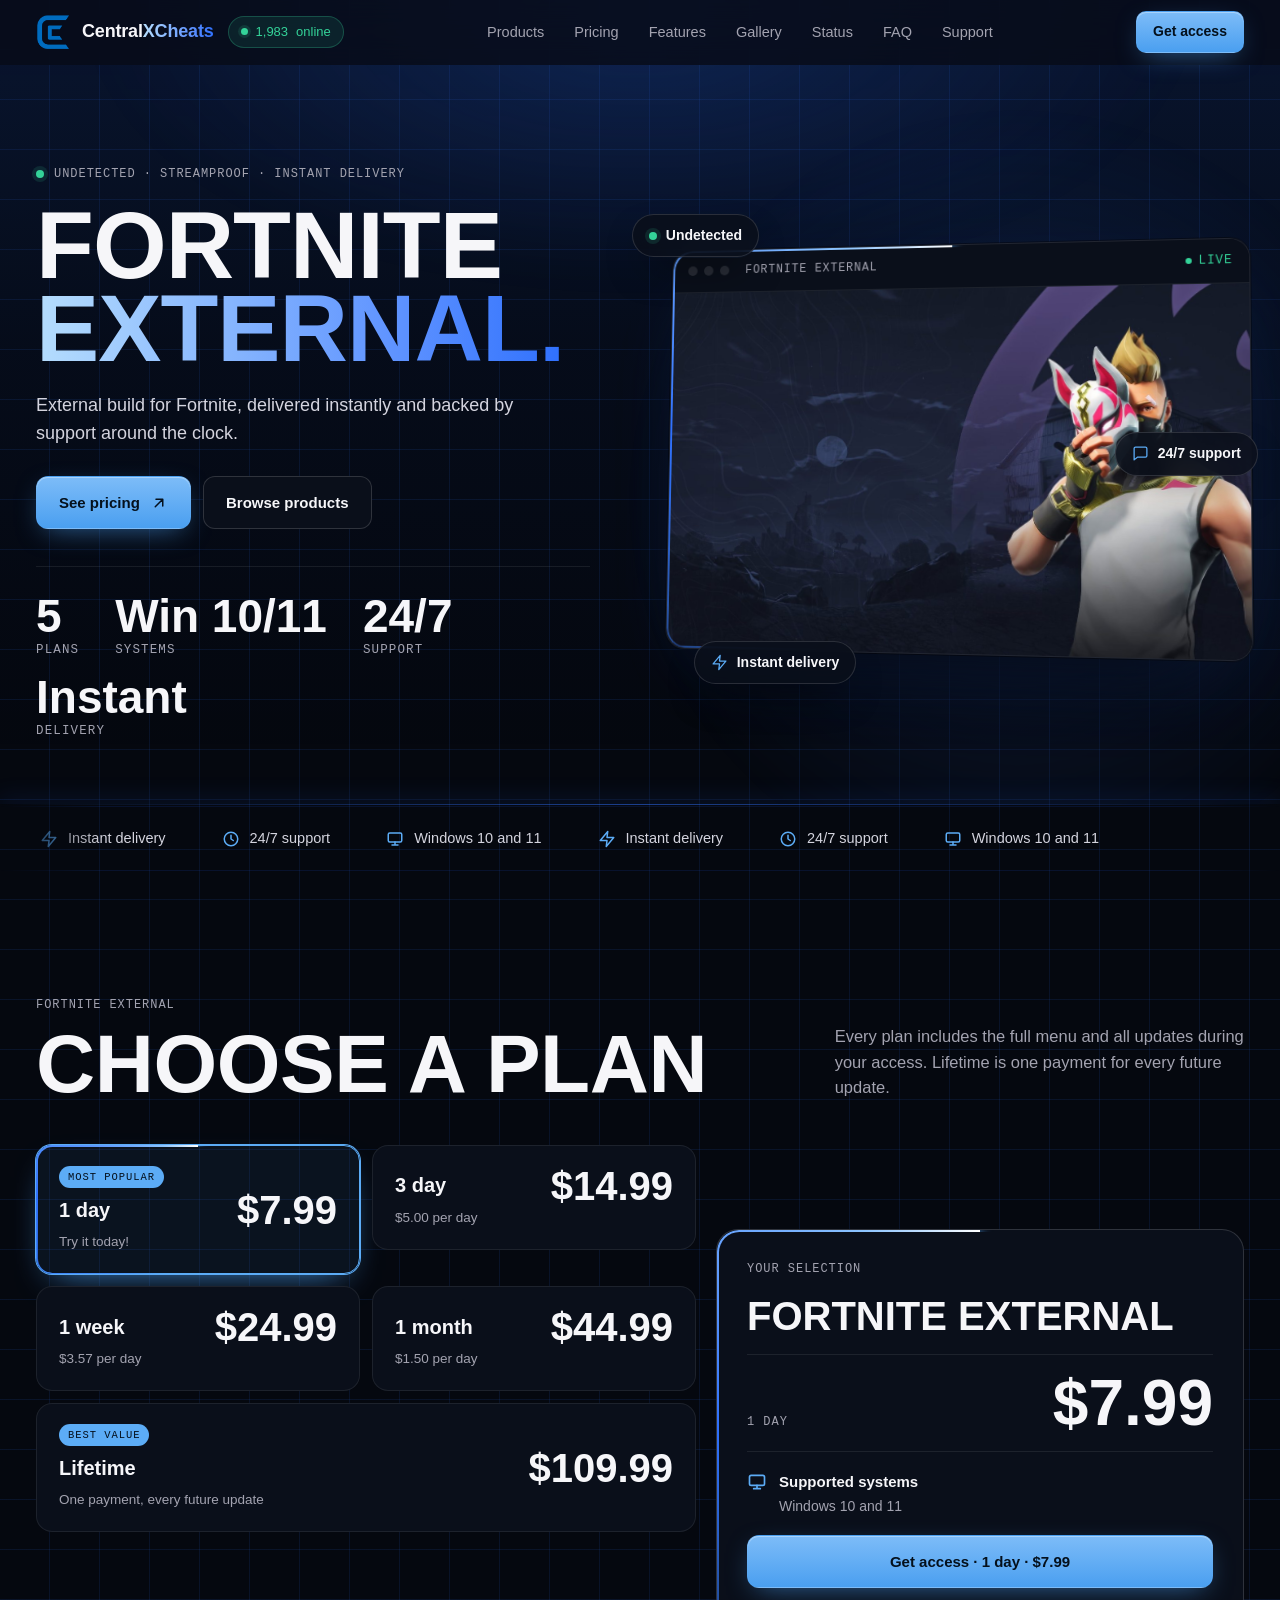
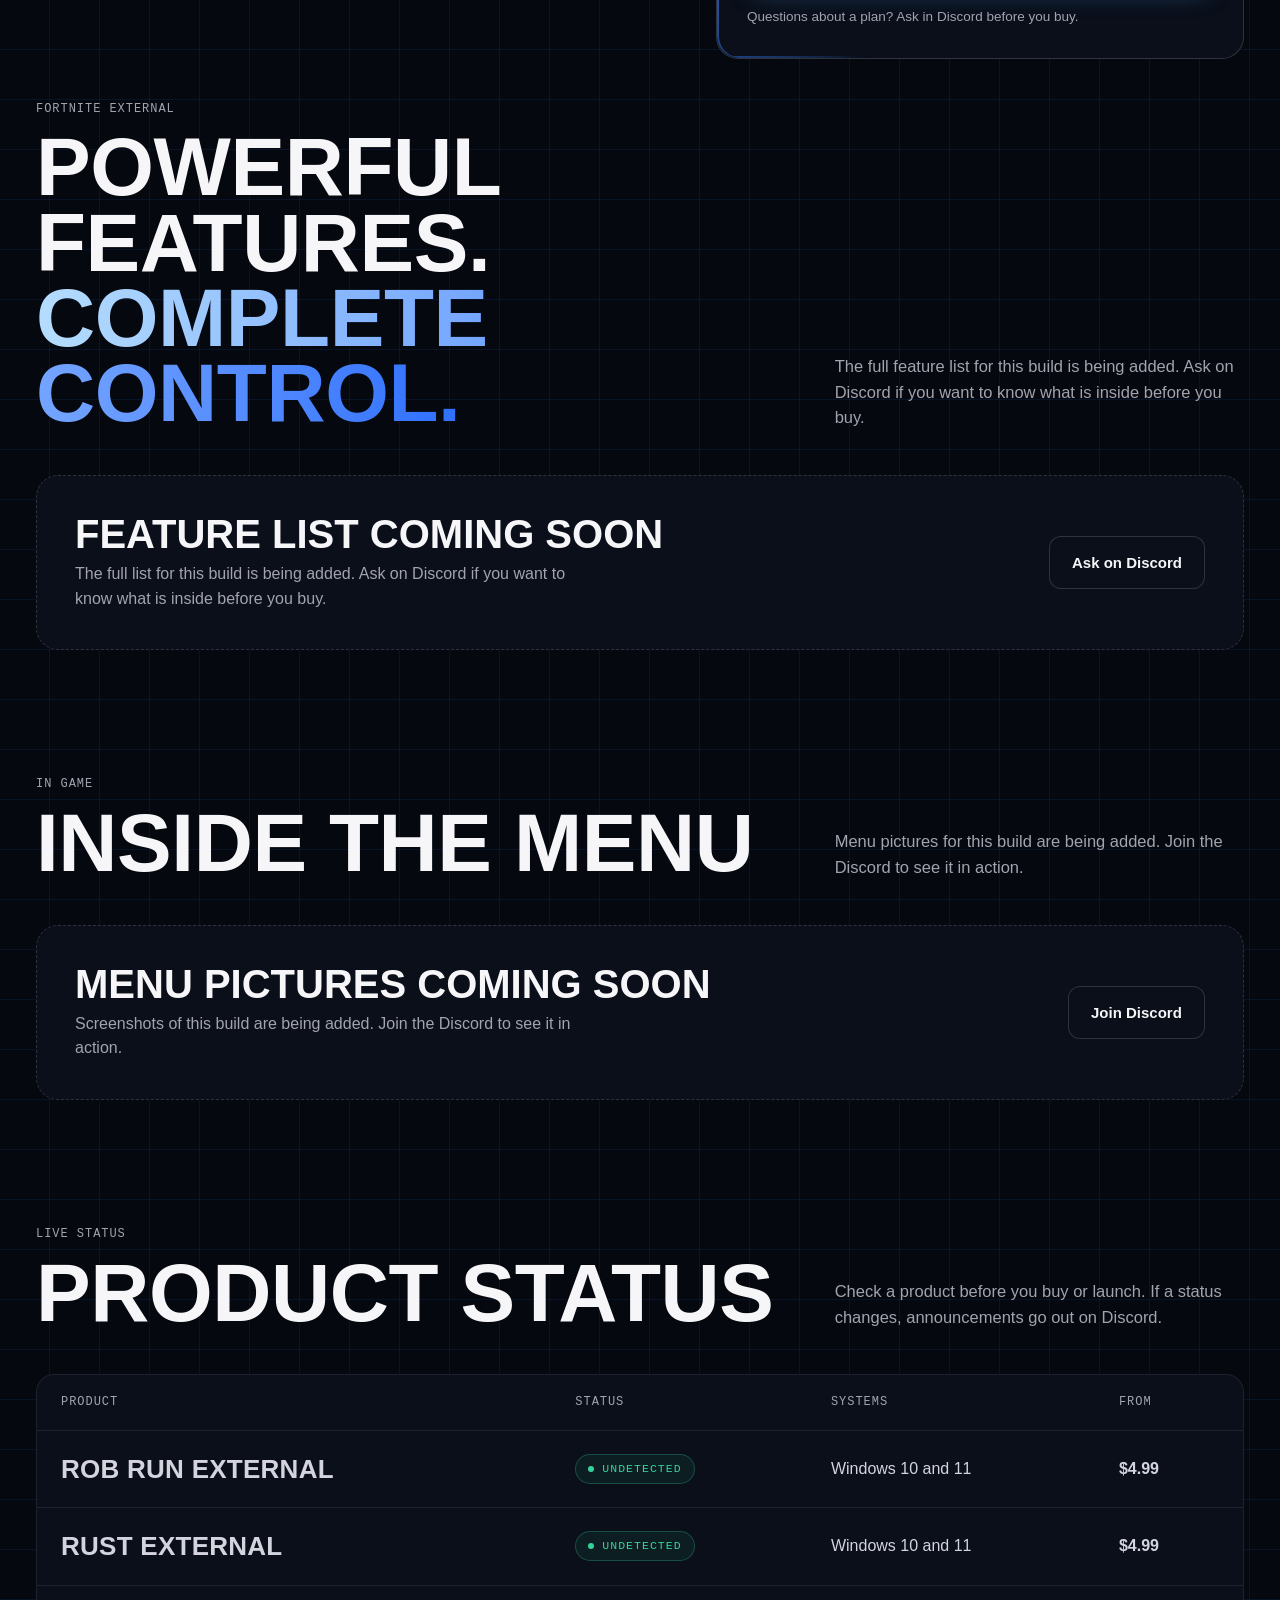
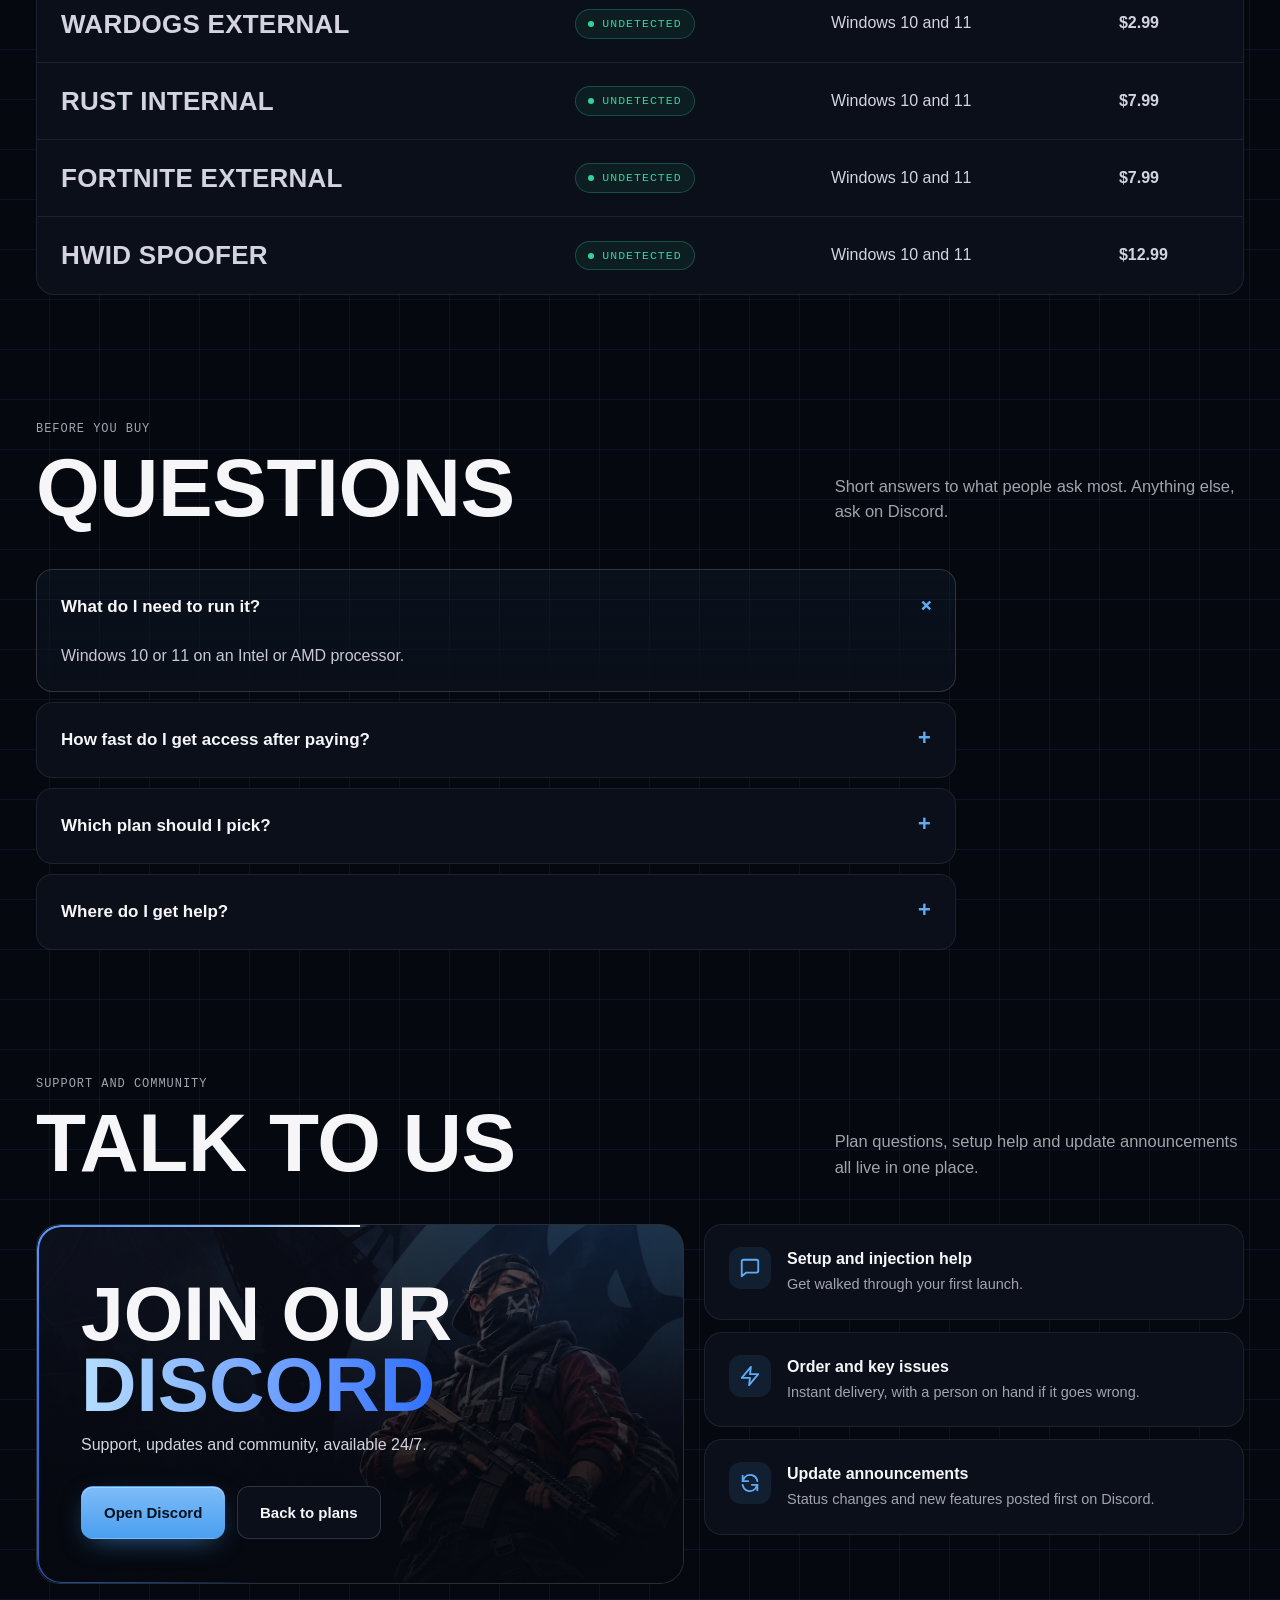
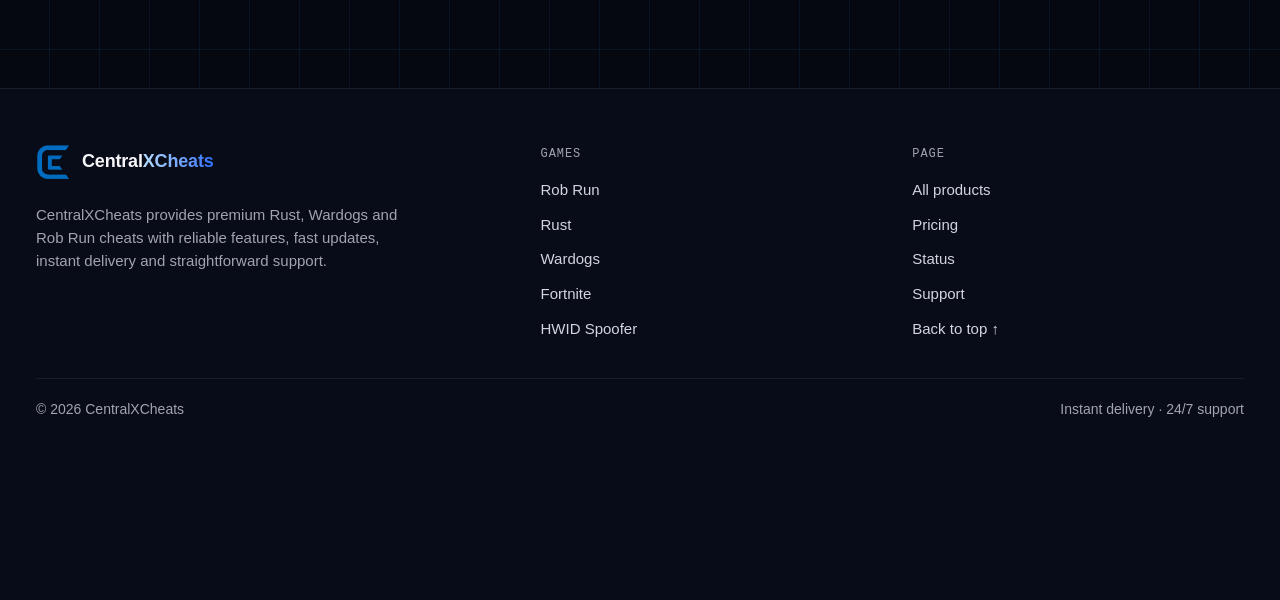
==== commit c2acba15: "Add files via upload" ====
--- a/fortnite-external.html
+++ b/fortnite-external.html
@@ -128,11 +128,11 @@
           <thead><tr><th class="mono">Product</th><th class="mono">Status</th><th class="mono">Systems</th><th class="mono">From</th></tr></thead>
           <tbody>
             <tr><td><b>Rob Run External</b></td><td><span class="pill"><i></i>Undetected</span></td><td>Windows 10 and 11</td><td class="num">$4.99</td></tr>
-            <tr><td><b>Rust External</b></td><td><span class="pill"><i></i>Undetected</span></td><td>Windows 10 and 11</td><td class="num">$7.99</td></tr>
-            <tr><td><b>Wardogs External</b></td><td><span class="pill"><i></i>Undetected</span></td><td>Windows 10 and 11</td><td class="num">$4.99</td></tr>
-            <tr><td><b>Rust Internal</b></td><td><span class="pill"><i></i>Undetected</span></td><td>Windows 10 and 11</td><td class="num">$8.99</td></tr>
+            <tr><td><b>Rust External</b></td><td><span class="pill"><i></i>Undetected</span></td><td>Windows 10 and 11</td><td class="num">$4.99</td></tr>
+            <tr><td><b>Wardogs External</b></td><td><span class="pill"><i></i>Undetected</span></td><td>Windows 10 and 11</td><td class="num">$2.99</td></tr>
+            <tr><td><b>Rust Internal</b></td><td><span class="pill"><i></i>Undetected</span></td><td>Windows 10 and 11</td><td class="num">$7.99</td></tr>
             <tr><td><b>Fortnite External</b></td><td><span class="pill"><i></i>Undetected</span></td><td>Windows 10 and 11</td><td class="num">$7.99</td></tr>
-            <tr><td><b>HWID Spoofer</b></td><td><span class="pill"><i></i>Undetected</span></td><td>Windows 10 and 11</td><td class="num">$18.99</td></tr>
+            <tr><td><b>HWID Spoofer</b></td><td><span class="pill"><i></i>Undetected</span></td><td>Windows 10 and 11</td><td class="num">$12.99</td></tr>
           </tbody>
         </table>
       </div>
@@ -207,7 +207,13 @@
 var CHECKOUT_URL = "";                       // set to your store link to send "Get access" there
 var DISCORD_URL  = "https://discord.com";    // set to your invite link
 var ONLINE = 1983;                           // replace with a real figure or live source
-var PLANS = [{"id": "1d", "name": "1 day", "price": 7.99, "note": "Try it today!", "tag": "Most popular"}, {"id": "3d", "name": "3 day", "price": 15.99, "note": "$5.33 per day"}, {"id": "1w", "name": "1 week", "price": 29.99, "note": "$4.28 per day"}, {"id": "1m", "name": "1 month", "price": 59.99, "note": "$2.00 per day"}, {"id": "life", "name": "Lifetime", "price": 299.99, "note": "One payment, every future update", "tag": "Best value", "wide": true}];
+var PLANS = [
+  {"id": "1d", "name": "1 day", "price": 7.99, "note": "Try it today!", "url": "https://buy.stripe.com/00w28tdcY78c2cb9mi87K0k", "tag": "Most popular"},
+  {"id": "3d", "name": "3 day", "price": 14.99, "note": "$5.00 per day", "url": "https://buy.stripe.com/00w6oJ2yk1NScQP1TQ87K0l"},
+  {"id": "1w", "name": "1 week", "price": 24.99, "note": "$3.57 per day", "url": "https://buy.stripe.com/28EcN7dcYako4kj9mi87K0m"},
+  {"id": "1m", "name": "1 month", "price": 44.99, "note": "$1.50 per day", "url": "https://buy.stripe.com/14AeVf4GsgIM6srgOK87K0n"},
+  {"id": "life", "name": "Lifetime", "price": 109.99, "note": "One payment, every future update", "url": "https://buy.stripe.com/7sYbJ30qcakog31buq87K0o", "tag": "Best value", "wide": true}
+];
 var DEFAULT_PLAN = "1d";
 var GROUPS = [];
 var SHOTS = [];
@@ -256,7 +262,8 @@
   document.getElementById("sum-price").textContent = money(p.price);
   var c = document.getElementById("checkout");
   c.textContent = "Get access · " + p.name + " · " + money(p.price);
-  if (CHECKOUT_URL) { c.removeAttribute("data-nav"); c.href = CHECKOUT_URL; c.target = "_blank"; c.rel = "noopener"; }
+  var link = p.url || CHECKOUT_URL;
+  if (link) { c.removeAttribute("data-nav"); c.href = link; c.target = "_blank"; c.rel = "noopener"; }
 }
 planBox.addEventListener("change", function (e) { if (e.target.name === "plan") setPlan(e.target.value); });
 setPlan(DEFAULT_PLAN);
--- a/css/site.css
+++ b/css/site.css
@@ -0,0 +1,260 @@
+/* Layout: one long page. Sticky bar with section links, hero over art, then product index,
+   plan picker with order summary, feature browser, gallery, status table, reviews, FAQ, support. */
+:root {
+  --bg: #05080f;
+  --panel: #0a0f1a;
+  --raised: #121a2b;
+  --line: #ffffff14;
+  --line-strong: #ffffff26;
+  --text: #f6f6f9;
+  --muted: #a3a3b0;
+  --accent: #5cacf6;
+  --accent-soft: #b5ddfd;
+  --accent-deep: #1f7ae0;
+  --on-accent: #04101c;
+  --ok: #34d399;
+  --font-body: "Geist", -apple-system, "SF Pro Display", "Helvetica Neue", Helvetica, Arial, sans-serif;
+  --font-display: "Barlow Condensed", "Arial Narrow", Impact, sans-serif;
+  --font-mono: "Geist Mono", ui-monospace, "SF Mono", Menlo, monospace;
+  --bar-h: 64px;
+  color-scheme: dark;
+}
+* { box-sizing: border-box; }
+html { scroll-behavior: smooth; }
+@media (prefers-reduced-motion: reduce) { html { scroll-behavior: auto; } * { animation: none !important; transition: none !important; } }
+body {
+  margin: 0; background: var(--bg); color: var(--text);
+  font-family: var(--font-body); font-size: 16px; line-height: 1.55;
+  -webkit-font-smoothing: antialiased;
+}
+body::before { content: ""; position: fixed; inset: 0 0 auto; height: env(safe-area-inset-top, 0px); z-index: 40; background: #05080f; }
+img { display: block; max-width: 100%; }
+a { color: inherit; text-decoration: none; }
+button { font: inherit; color: inherit; cursor: pointer; }
+:focus-visible { outline: 2px solid var(--accent); outline-offset: 3px; border-radius: 6px; }
+section, header + main > div { scroll-margin-top: calc(var(--bar-h) + env(safe-area-inset-top, 0px) + 8px); }
+.wrap { width: 100%; max-width: 1240px; margin: 0 auto; padding-left: max(16px, env(safe-area-inset-left, 0px)); padding-right: max(16px, env(safe-area-inset-right, 0px)); }
+.grad { color: transparent; background: linear-gradient(90deg, #b5ddfd 0%, #5cacf6 30%, #4dabff 50%, #5cacf6 70%, #b5ddfd 100%) 0 0 / 200% 100%; -webkit-background-clip: text; background-clip: text; animation: shimmer 8s linear infinite; }
+@keyframes shimmer { to { background-position: -200% 0; } }
+.mono { font-family: var(--font-mono); font-size: 12px; letter-spacing: .08em; text-transform: uppercase; color: var(--muted); }
+
+/* ---------- bar ---------- */
+.bar { position: sticky; top: env(safe-area-inset-top, 0px); z-index: 30; background: color-mix(in srgb, #05080f 86%, transparent); backdrop-filter: blur(14px); -webkit-backdrop-filter: blur(14px); border-bottom: 1px solid var(--line); }
+.bar-in { display: grid; grid-template-columns: auto 1fr auto; align-items: center; gap: 24px; min-height: var(--bar-h); }
+.brand { display: inline-flex; align-items: center; gap: 12px; font-weight: 600; font-size: 18px; letter-spacing: -.01em; }
+.brand img { width: 34px; height: 34px; }
+.brandset { display: flex; align-items: center; gap: 14px; min-width: 0; }
+.live { display: inline-flex; align-items: center; gap: 8px; padding: 5px 12px; border-radius: 999px; background: #34d3991a; border: 1px solid #34d39944; color: var(--ok); font-size: 13px; font-weight: 500; white-space: nowrap; font-variant-numeric: tabular-nums; }
+.live i { width: 7px; height: 7px; border-radius: 50%; background: currentColor; box-shadow: 0 0 0 3px #34d39922; }
+.live small { font-family: var(--font-mono); font-size: 10px; letter-spacing: .08em; text-transform: uppercase; opacity: .7; }
+.review { position: relative; }
+.review .who { display: flex; align-items: center; gap: 12px; padding-right: 70px; min-width: 0; }
+.review .av { width: 40px; height: 40px; border-radius: 50%; display: grid; place-items: center; color: #fff; font-weight: 600; font-size: 17px; flex: none; text-transform: uppercase; }
+.review .who b { display: block; font-weight: 600; overflow-wrap: anywhere; }
+.review .who small { color: var(--muted); font-size: 13px; }
+.nav { display: flex; gap: 2px; justify-content: center; min-width: 0; overflow-x: auto; scrollbar-width: none; }
+.nav::-webkit-scrollbar { display: none; }
+.nav a { padding: 8px 14px; border-radius: 999px; color: var(--muted); font-size: 14.5px; font-weight: 500; white-space: nowrap; transition: color .2s, background .2s; }
+.nav a:hover { color: var(--text); }
+.nav a[aria-current="true"] { color: var(--text); background: var(--raised); box-shadow: inset 0 0 0 1px var(--line); }
+.btn { display: inline-flex; align-items: center; justify-content: center; gap: 10px; padding: 14px 22px; border-radius: 12px; font-weight: 600; font-size: 15px; border: 1px solid transparent; transition: transform .15s, box-shadow .2s, background .2s; }
+.btn-primary { color: var(--on-accent); background: linear-gradient(180deg, #7dbcf8, #4a9ff0); box-shadow: 0 8px 28px -10px #4a9ff0aa, inset 0 1px 0 #ffffff55; }
+.btn-primary:hover { transform: translateY(-1px); box-shadow: 0 12px 32px -10px #4a9ff0; }
+.btn-ghost { background: var(--panel); border-color: var(--line-strong); }
+.btn-ghost:hover { background: var(--raised); }
+.btn-sm { padding: 9px 16px; font-size: 14px; border-radius: 10px; }
+.btn svg { width: 18px; height: 18px; }
+
+/* ---------- hero ---------- */
+.hero { position: relative; isolation: isolate; border-bottom: 1px solid var(--line); overflow: hidden; }
+.hero-art { position: absolute; inset: 0; z-index: -1; background: #05080f url("../img/hero.jpg") right center / cover no-repeat; }
+.hero-art::after { content: ""; position: absolute; inset: 0; background: linear-gradient(90deg, var(--bg) 0%, #05080fee 34%, #05080f66 62%, #05080f22 100%), linear-gradient(0deg, var(--bg) 0%, transparent 28%); }
+.hero-in { display: grid; grid-template-columns: minmax(0, 1.1fr) minmax(0, 420px); gap: 48px; align-items: end; padding-block: 96px 56px; }
+.hero h1 { margin: 18px 0 0; font-family: var(--font-display); font-weight: 700; text-transform: uppercase; font-size: clamp(60px, 9.4vw, 138px); line-height: .88; letter-spacing: -.005em; text-wrap: balance; }
+.hero p.lead { margin: 26px 0 0; max-width: 52ch; font-size: 18px; color: #d4d4de; }
+.cta-row { display: flex; flex-wrap: wrap; gap: 12px; margin-top: 32px; }
+.eyebrow { display: inline-flex; align-items: center; gap: 10px; }
+.dot { width: 8px; height: 8px; border-radius: 50%; background: var(--ok); box-shadow: 0 0 0 4px #34d39922; }
+.index { background: color-mix(in srgb, #0a0f1a 88%, transparent); border: 1px solid var(--line-strong); border-radius: 18px; backdrop-filter: blur(12px); -webkit-backdrop-filter: blur(12px); overflow: hidden; }
+.index h2 { margin: 0; padding: 16px 20px; border-bottom: 1px solid var(--line); font-weight: 400; }
+.index a { display: grid; grid-template-columns: 1fr auto; gap: 4px 12px; padding: 16px 20px; border-bottom: 1px solid var(--line); transition: background .2s; }
+.index a:last-child { border-bottom: 0; }
+.index a:hover { background: var(--raised); }
+.index b { font-family: var(--font-display); font-size: 26px; line-height: 1; font-weight: 600; text-transform: uppercase; letter-spacing: .01em; }
+.index small { color: var(--muted); font-size: 13.5px; }
+.index .from { text-align: right; font-weight: 600; align-self: center; grid-row: span 2; font-variant-numeric: tabular-nums; }
+.index .from span { display: block; font-weight: 400; color: var(--muted); font-size: 12px; }
+
+.facts { border-bottom: 1px solid var(--line); background: var(--panel); }
+.facts ul { list-style: none; margin: 0; padding-block: 18px; display: flex; flex-wrap: wrap; gap: 10px 34px; justify-content: space-between; }
+.facts li { display: inline-flex; align-items: center; gap: 10px; color: #d4d4de; font-size: 14.5px; }
+.facts svg { width: 18px; height: 18px; color: var(--accent); flex: none; }
+
+/* ---------- section scaffolding ---------- */
+.sec { padding-block: 104px 0; }
+.sec-head { display: grid; grid-template-columns: minmax(0, 1fr) minmax(0, 46ch); gap: 12px 48px; align-items: end; margin-bottom: 44px; }
+.sec-head h2 { margin: 10px 0 0; font-family: var(--font-display); font-weight: 700; text-transform: uppercase; font-size: clamp(44px, 6.4vw, 84px); line-height: .92; text-wrap: balance; }
+.sec-head p { margin: 0; color: var(--muted); font-size: 16.5px; }
+
+/* ---------- products ---------- */
+.products { display: grid; grid-template-columns: minmax(0, 1.4fr) minmax(0, 1fr); gap: 20px; }
+.feature-card { position: relative; isolation: isolate; border-radius: 22px; border: 1px solid var(--line-strong); overflow: hidden; min-height: 520px; display: flex; flex-direction: column; justify-content: flex-end; padding: 34px; background: #05080f url("../img/hero.jpg") 80% center / cover no-repeat; }
+.feature-card::before { content: ""; position: absolute; inset: 0; z-index: -1; background: linear-gradient(0deg, #05080f 4%, #05080fcc 40%, #05080f00 78%), linear-gradient(90deg, #05080fdd, transparent 70%); }
+.pill { display: inline-flex; align-items: center; gap: 8px; width: fit-content; padding: 5px 12px; border-radius: 999px; font-family: var(--font-mono); font-size: 11.5px; letter-spacing: .09em; text-transform: uppercase; color: var(--ok); background: #34d39914; border: 1px solid #34d39944; }
+.pill i { width: 6px; height: 6px; border-radius: 50%; background: currentColor; }
+.feature-card h3 { margin: 14px 0 0; font-family: var(--font-display); font-size: clamp(50px, 6vw, 84px); line-height: .9; text-transform: uppercase; font-weight: 700; }
+.feature-card p { margin: 14px 0 0; max-width: 46ch; color: #d4d4de; }
+.chips { display: flex; flex-wrap: wrap; gap: 8px; margin-top: 18px; }
+.chip { padding: 5px 11px; border-radius: 8px; border: 1px solid var(--line-strong); background: #ffffff0a; font-size: 13px; color: #d4d4de; }
+.price-line { margin-top: 22px; display: flex; flex-wrap: wrap; align-items: center; gap: 12px 22px; }
+.price-line strong { font-size: 30px; font-weight: 700; font-variant-numeric: tabular-nums; }
+.price-line strong span { font-size: 14px; font-weight: 400; color: var(--muted); margin-right: 6px; }
+.stack { display: grid; gap: 20px; grid-auto-rows: 1fr; }
+.mini { display: grid; grid-template-columns: 132px minmax(0, 1fr); border: 1px solid var(--line); border-radius: 18px; background: var(--panel); overflow: hidden; transition: border-color .2s, transform .2s; }
+.mini:hover { border-color: var(--line-strong); transform: translateY(-2px); }
+.mini img { width: 100%; height: 100%; object-fit: cover; object-position: center top; }
+.mini div { padding: 20px; display: flex; flex-direction: column; gap: 6px; min-width: 0; }
+.mini h3 { margin: 6px 0 0; font-family: var(--font-display); text-transform: uppercase; font-weight: 700; font-size: 34px; line-height: .95; }
+.mini .meta { color: var(--muted); font-size: 14px; }
+.mini .foot { margin-top: auto; padding-top: 10px; display: flex; flex-wrap: wrap; gap: 8px 16px; align-items: center; justify-content: space-between; }
+.mini .foot b { font-size: 18px; font-variant-numeric: tabular-nums; }
+.link { color: var(--accent); font-weight: 600; font-size: 14.5px; display: inline-flex; gap: 6px; align-items: center; }
+.link:hover { color: var(--accent-soft); }
+
+/* ---------- pricing ---------- */
+.pricing { display: grid; grid-template-columns: minmax(0, 1.25fr) minmax(0, 1fr); gap: 20px; align-items: start; }
+.plans { display: grid; grid-template-columns: repeat(2, minmax(0, 1fr)); gap: 12px; }
+.plan { position: relative; display: block; cursor: pointer; }
+.plan input { position: absolute; opacity: 0; inset: 0; }
+.plan > span { display: grid; gap: 2px 12px; grid-template-columns: 1fr auto; align-items: center; padding: 20px 22px; background: var(--panel); border: 1px solid var(--line); border-radius: 16px; min-height: 104px; transition: border-color .2s, background .2s, box-shadow .2s; }
+.plan:hover > span { border-color: var(--line-strong); }
+.plan input:checked + span { border-color: var(--accent); background: #5cacf612; box-shadow: 0 0 0 1px var(--accent), 0 14px 36px -18px #4a9ff0; }
+.plan input:focus-visible + span { outline: 2px solid var(--accent); outline-offset: 3px; }
+.plan b { font-size: 20px; font-weight: 600; }
+.plan .p { font-family: var(--font-display); font-size: 40px; font-weight: 700; line-height: 1; font-variant-numeric: tabular-nums; }
+.plan small { color: var(--muted); font-size: 13.5px; grid-column: 1 / -1; }
+.plan .tag { grid-column: 1 / -1; width: fit-content; font-family: var(--font-mono); font-size: 10.5px; letter-spacing: .09em; text-transform: uppercase; padding: 3px 9px; border-radius: 999px; background: var(--accent); color: var(--on-accent); font-weight: 500; }
+.plan.wide { grid-column: 1 / -1; }
+.summary { position: sticky; top: calc(var(--bar-h) + env(safe-area-inset-top, 0px) + 20px); background: var(--panel); border: 1px solid var(--line-strong); border-radius: 22px; padding: 30px; display: grid; gap: 18px; }
+.summary h3 { margin: 0; font-family: var(--font-display); font-size: 40px; text-transform: uppercase; line-height: 1; }
+.summary .total { display: flex; align-items: baseline; justify-content: space-between; gap: 12px; padding-block: 16px; border-block: 1px solid var(--line); }
+.summary .total b { font-family: var(--font-display); font-size: 64px; line-height: 1; font-variant-numeric: tabular-nums; }
+.ticks { list-style: none; padding: 0; margin: 0; display: grid; gap: 12px; }
+.ticks li { display: grid; grid-template-columns: 22px 1fr; gap: 10px; color: #d4d4de; font-size: 15px; }
+.ticks svg { width: 20px; height: 20px; color: var(--accent); margin-top: 2px; }
+.ticks b { display: block; color: var(--text); font-weight: 600; }
+.ticks span { color: var(--muted); font-size: 14px; }
+.note { margin: 0; color: var(--muted); font-size: 13.5px; }
+
+/* ---------- features ---------- */
+.fx { display: grid; grid-template-columns: 300px minmax(0, 1fr); gap: 20px; align-items: start; }
+.fx-list { display: grid; gap: 4px; padding: 10px; background: var(--panel); border: 1px solid var(--line); border-radius: 18px; position: sticky; top: calc(var(--bar-h) + env(safe-area-inset-top, 0px) + 20px); max-height: calc(100vh - var(--bar-h) - 48px); overflow-y: auto; scrollbar-width: thin; }
+.fx-list button { text-align: left; padding: 11px 14px; border: 0; background: transparent; border-radius: 11px; color: var(--muted); font-weight: 500; font-size: 15px; display: grid; gap: 1px; }
+.fx-list button small { font-family: var(--font-mono); font-size: 10.5px; letter-spacing: .09em; text-transform: uppercase; opacity: .75; }
+.fx-list button:hover { color: var(--text); background: #ffffff08; }
+.fx-list button[aria-selected="true"] { color: var(--text); background: var(--raised); box-shadow: inset 0 0 0 1px var(--line-strong); }
+.fx-list button[aria-selected="true"] small { color: var(--accent); opacity: 1; }
+.fx-panel { background: var(--panel); border: 1px solid var(--line); border-radius: 22px; padding: 38px; min-height: 480px; min-width: 0; }
+.fx-panel h3 { margin: 12px 0 0; font-family: var(--font-display); font-size: clamp(40px, 5vw, 64px); line-height: .95; text-transform: uppercase; font-weight: 700; }
+.fx-panel p { margin: 14px 0 0; max-width: 60ch; color: #d4d4de; font-size: 17px; }
+.fx-items { list-style: none; padding: 0; margin: 30px 0 0; display: grid; grid-template-columns: repeat(auto-fill, minmax(250px, 1fr)); gap: 10px 22px; }
+.fx-items li { display: grid; grid-template-columns: 16px 1fr; gap: 10px; padding: 11px 0; border-bottom: 1px solid var(--line); font-size: 15px; }
+.fx-items li::before { content: ""; width: 7px; height: 7px; margin-top: 8px; border-radius: 2px; background: var(--accent); }
+.fx-items li.more { color: var(--accent); font-weight: 600; }
+.fx-items li.more::before { background: transparent; }
+
+/* ---------- gallery ---------- */
+.gallery { display: grid; grid-template-columns: repeat(6, minmax(0, 1fr)); gap: 14px; }
+.shot { position: relative; padding: 0; border: 1px solid var(--line); border-radius: 16px; overflow: hidden; background: var(--panel); aspect-ratio: 16 / 10; grid-column: span 2; }
+.shot:first-child { grid-column: span 4; grid-row: span 2; aspect-ratio: auto; }
+.shot img { width: 100%; height: 100%; object-fit: cover; transition: transform .5s; }
+.shot:hover img { transform: scale(1.03); }
+.shot span { position: absolute; left: 12px; bottom: 12px; padding: 5px 10px; border-radius: 8px; background: #05080fcc; font-family: var(--font-mono); font-size: 11px; letter-spacing: .08em; text-transform: uppercase; }
+.lb { position: fixed; inset: 0; z-index: 60; background: #05050af2; display: grid; place-items: center; padding: calc(24px + env(safe-area-inset-top, 0px)) max(16px, env(safe-area-inset-right, 0px)) calc(24px + env(safe-area-inset-bottom, 0px)) max(16px, env(safe-area-inset-left, 0px)); }
+.lb[hidden] { display: none; }
+.lb img { max-height: 80vh; border-radius: 12px; border: 1px solid var(--line-strong); }
+.lb-btn { position: absolute; width: 46px; height: 46px; border-radius: 50%; border: 1px solid var(--line-strong); background: var(--panel); display: grid; place-items: center; font-size: 22px; line-height: 1; }
+.lb-btn:hover { background: var(--raised); }
+.lb-close { top: calc(16px + env(safe-area-inset-top, 0px)); right: max(16px, env(safe-area-inset-right, 0px)); }
+.lb-prev { left: max(12px, env(safe-area-inset-left, 0px)); top: 50%; }
+.lb-next { right: max(12px, env(safe-area-inset-right, 0px)); top: 50%; }
+
+/* ---------- status ---------- */
+.table-wrap { overflow-x: auto; border: 1px solid var(--line); border-radius: 18px; background: var(--panel); }
+table { width: 100%; border-collapse: collapse; min-width: 640px; }
+th, td { text-align: left; padding: 18px 24px; border-bottom: 1px solid var(--line); }
+tr:last-child td { border-bottom: 0; }
+th { font-weight: 400; }
+td b { font-family: var(--font-display); font-size: 26px; text-transform: uppercase; font-weight: 600; letter-spacing: .01em; }
+td.num { font-variant-numeric: tabular-nums; font-weight: 600; }
+td { color: #d4d4de; }
+
+/* ---------- reviews ---------- */
+.reviews { display: grid; grid-template-columns: repeat(auto-fill, minmax(290px, 1fr)); gap: 14px; }
+.review { background: var(--panel); border: 1px solid var(--line); border-radius: 18px; padding: 24px; display: grid; gap: 12px; align-content: start; }
+.review .stars { color: var(--accent); letter-spacing: 3px; font-size: 15px; }
+.review q { white-space: pre-line; quotes: none; font-size: 16px; color: #e4e4ec; }
+.review footer { display: flex; justify-content: space-between; gap: 10px; color: var(--muted); font-size: 13.5px; border-top: 1px solid var(--line); padding-top: 12px; }
+.empty { grid-column: 1 / -1; display: grid; grid-template-columns: minmax(0, 1fr) auto; gap: 24px; align-items: center; padding: 38px; border: 1px dashed var(--line-strong); border-radius: 22px; background: var(--panel); }
+.empty h3 { margin: 0; font-family: var(--font-display); font-size: 40px; text-transform: uppercase; line-height: 1; }
+.empty p { margin: 8px 0 0; color: var(--muted); max-width: 56ch; }
+
+/* ---------- faq ---------- */
+.faq { display: grid; gap: 10px; max-width: 920px; }
+details { background: var(--panel); border: 1px solid var(--line); border-radius: 16px; transition: border-color .2s; }
+details[open] { border-color: var(--line-strong); }
+summary { list-style: none; cursor: pointer; padding: 20px 24px; font-weight: 600; font-size: 17px; display: flex; justify-content: space-between; align-items: center; gap: 16px; }
+summary::-webkit-details-marker { display: none; }
+summary::after { content: "+"; font-family: var(--font-mono); font-size: 22px; color: var(--accent); transition: transform .2s; flex: none; }
+details[open] summary::after { transform: rotate(45deg); }
+details p { margin: 0; padding: 0 24px 22px; color: #c9c9d4; max-width: 70ch; }
+
+/* ---------- support + footer ---------- */
+.support { display: grid; grid-template-columns: minmax(0, 1.2fr) minmax(0, 1fr); gap: 20px; }
+.cta-panel { position: relative; isolation: isolate; overflow: hidden; border-radius: 24px; border: 1px solid var(--line-strong); padding: 44px; background: #05080f; display: flex; flex-direction: column; justify-content: flex-end; min-height: 360px; }
+.cta-panel::before { content: ""; position: absolute; inset: 0; z-index: -1; background: radial-gradient(60% 90% at 90% 0%, #1f7ae055, transparent 70%), url("../img/hero.jpg") 85% center / cover; opacity: .9; }
+.cta-panel::after { content: ""; position: absolute; inset: 0; z-index: -1; background: linear-gradient(0deg, #05080ff0 10%, #05080f88); }
+.cta-panel h3 { margin: 0; font-family: var(--font-display); font-size: clamp(48px, 6vw, 80px); text-transform: uppercase; line-height: .92; }
+.cta-panel p { margin: 14px 0 0; max-width: 46ch; color: #d4d4de; }
+.helps { display: grid; gap: 12px; align-content: start; }
+.help { background: var(--panel); border: 1px solid var(--line); border-radius: 18px; padding: 22px 24px; display: grid; grid-template-columns: 42px minmax(0, 1fr); gap: 16px; }
+.help svg { width: 42px; height: 42px; padding: 10px; border-radius: 12px; background: #5cacf61a; color: var(--accent); }
+.help b { display: block; font-weight: 600; }
+.help span { color: var(--muted); font-size: 14.5px; }
+footer.site { margin-top: 104px; border-top: 1px solid var(--line); background: var(--panel); overflow: hidden; position: relative; }
+.foot-in { display: grid; grid-template-columns: minmax(0, 1.4fr) repeat(2, minmax(0, 1fr)); gap: 40px; padding-block: 56px 36px; }
+.foot-in p { color: var(--muted); max-width: 44ch; margin: 16px 0 0; font-size: 15px; }
+.foot-in h4 { margin: 0 0 14px; font-weight: 400; }
+.foot-in ul { list-style: none; margin: 0; padding: 0; display: grid; gap: 10px; }
+.foot-in ul a { color: #d4d4de; font-size: 15px; }
+.foot-in ul a:hover { color: var(--accent); }
+.foot-base { display: flex; flex-wrap: wrap; justify-content: space-between; gap: 12px; padding-block: 20px 28px; border-top: 1px solid var(--line); color: var(--muted); font-size: 14px; }
+.wm { font-family: var(--font-display); font-weight: 700; text-transform: uppercase; font-size: clamp(64px, 16vw, 230px); line-height: .8; text-align: center; white-space: nowrap; color: transparent; background: linear-gradient(180deg, #ffffff12, #ffffff00 78%); -webkit-background-clip: text; background-clip: text; pointer-events: none; user-select: none; margin-bottom: -.06em; }
+
+/* ---------- responsive ---------- */
+@media (max-width: 1020px) {
+  .hero-in, .sec-head, .products, .pricing, .support { grid-template-columns: minmax(0, 1fr); }
+  .hero-in { padding-block: 72px 40px; gap: 36px; }
+  .summary, .fx-list { position: static; }
+  .fx { grid-template-columns: minmax(0, 1fr); }
+  .fx-list { display: flex; overflow-x: auto; max-height: none; }
+  .fx-list button { white-space: nowrap; flex: none; }
+  .hero-art::after { background: linear-gradient(90deg, var(--bg) 0%, #05080fcc 55%, #05080f88 100%), linear-gradient(0deg, var(--bg) 0%, transparent 30%); }
+  .foot-in { grid-template-columns: minmax(0, 1fr) minmax(0, 1fr); }
+  .foot-in > :first-child { grid-column: 1 / -1; }
+}
+@media (max-width: 760px) {
+  :root { --bar-h: 108px; }
+  .bar-in { grid-template-columns: 1fr auto; grid-template-areas: "brand cta" "nav nav"; gap: 4px 12px; padding-block: 10px 6px; }
+  .brandset { grid-area: brand; } .bar-in > .btn { grid-area: cta; } .nav { grid-area: nav; justify-content: flex-start; margin-inline: -4px; }
+  .sec { padding-block: 72px 0; }
+  .plans { grid-template-columns: minmax(0, 1fr); }
+  .fx-panel { padding: 24px; min-height: 0; }
+  .gallery { grid-template-columns: repeat(2, minmax(0, 1fr)); }
+  .shot, .shot:first-child { grid-column: span 2; grid-row: auto; aspect-ratio: 16 / 10; }
+  .feature-card { padding: 24px; min-height: 480px; }
+  .mini { grid-template-columns: 96px minmax(0, 1fr); }
+  .empty { grid-template-columns: minmax(0, 1fr); padding: 26px; }
+  .cta-panel { padding: 28px; }
+  .facts ul { justify-content: flex-start; }
+}
--- a/css/fx.css
+++ b/css/fx.css
@@ -0,0 +1,225 @@
+/* ===== polish layer: clean background + motion ===== */
+:root { --bg: #05080f; --panel: #0a0f1a; --raised: #121a2b; --ease: cubic-bezier(.22,.8,.24,1); }
+body { overflow-x: hidden; }
+body::before { background: #05080f; }
+
+/* backdrop: deep navy, blue grid across the page, soft blue wash from the top */
+body { background-color: #05080f; background-image: linear-gradient(#0050fe0d 1px, transparent 1px), linear-gradient(90deg, #0050fe0d 1px, transparent 1px); background-size: 50px 50px; background-position: -1px -1px; }
+.bg { position: fixed; inset: 0; z-index: -1; pointer-events: none; overflow: hidden; }
+.bg::before { content: ""; position: absolute; inset: 0 0 auto 0; height: 760px; background: linear-gradient(180deg, #1f5fec26 0%, #1f5fec0d 45%, transparent 100%); }
+.bg::after { content: ""; position: absolute; left: 50%; top: -240px; width: 1100px; height: 520px; translate: -50% 0; background: radial-gradient(closest-side, #2f70fd2e, transparent); filter: blur(20px); animation: breathe 9s ease-in-out infinite alternate; }
+@keyframes breathe { from { opacity: .55; scale: 1; } to { opacity: 1; scale: 1.12; } }
+.sec + .sec::before { content: none; }
+
+/* progress bar */
+.progress { position: fixed; z-index: 50; left: 0; top: 0; height: 2px; width: 100%; transform-origin: 0 50%; transform: scaleX(0); background: linear-gradient(90deg, #b5ddfd, #4a9ff0); box-shadow: 0 0 12px #4a9ff0; }
+
+/* header */
+.bar { transition: background .3s, box-shadow .3s, border-color .3s; border-bottom-color: transparent; }
+.bar.scrolled { border-bottom-color: var(--line); box-shadow: 0 12px 40px -24px #000; background: color-mix(in srgb, #05080f 80%, transparent); }
+.nav a { position: relative; transition: color .25s, background .3s var(--ease); }
+.nav a:hover { background: #ffffff0a; }
+
+/* buttons */
+.btn { position: relative; overflow: hidden; transition: transform .35s var(--ease), box-shadow .3s, background .25s, border-color .25s; will-change: transform; }
+.btn-primary::after { content: ""; position: absolute; inset: 0; background: linear-gradient(105deg, transparent 30%, #ffffff66 50%, transparent 70%); translate: -120% 0; transition: translate .7s var(--ease); }
+.btn-primary:hover::after { translate: 120% 0; }
+.btn svg { transition: transform .3s var(--ease); }
+.btn:hover svg { transform: translate(2px, -2px); }
+.btn:active { transform: scale(.97); }
+
+/* hero */
+.hero-art { background-color: #05080f; opacity: .85; transform: scale(1.06); transition: transform .2s linear; }
+.hero-art::after { background: linear-gradient(90deg, var(--bg) 0%, #05080fe8 36%, #05080f55 66%, #05080f22 100%), linear-gradient(0deg, var(--bg) 0%, transparent 34%); }
+.hero { border-bottom-color: transparent; }
+.hero-in { padding-block: 120px 72px; }
+.hero h1 { letter-spacing: -.01em; }
+.hero-stats { display: flex; flex-wrap: wrap; gap: 14px 36px; margin-top: 44px; padding-top: 26px; border-top: 1px solid var(--line); max-width: 560px; }
+.hero-stats div { display: grid; gap: 2px; }
+.hero-stats b { font-family: var(--font-display); font-size: 46px; line-height: 1; font-weight: 700; font-variant-numeric: tabular-nums; }
+.hero-stats span { color: var(--muted); font-size: 12.5px; font-family: var(--font-mono); letter-spacing: .09em; text-transform: uppercase; }
+.index { background: color-mix(in srgb, #0a0f1a 78%, transparent); box-shadow: 0 40px 80px -40px #000; }
+.index a { position: relative; transition: background .3s, padding-left .35s var(--ease); }
+.index a:hover { padding-left: 28px; background: linear-gradient(90deg, #5cacf61c, transparent); }
+.index a::before { content: ""; position: absolute; left: 0; top: 14%; bottom: 14%; width: 3px; border-radius: 3px; background: var(--accent); scale: 1 0; transition: scale .35s var(--ease); }
+.index a:hover::before { scale: 1 1; }
+
+/* facts marquee */
+.facts { background: transparent; border-block: 1px solid var(--line); overflow: hidden; mask-image: linear-gradient(90deg, transparent, #000 8%, #000 92%, transparent); -webkit-mask-image: linear-gradient(90deg, transparent, #000 8%, #000 92%, transparent); }
+.facts .wrap { max-width: none; padding: 0; }
+.facts ul { flex-wrap: nowrap; justify-content: flex-start; width: max-content; gap: 56px; padding-block: 20px; animation: marquee 38s linear infinite; }
+.facts:hover ul { animation-play-state: paused; }
+.facts li { white-space: nowrap; }
+@keyframes marquee { to { transform: translateX(-50%); } }
+
+/* sections */
+.sec { padding-block: 120px 0; }
+.sec-head h2 { letter-spacing: -.005em; }
+
+/* spotlight + tilt surfaces */
+.feature-card, .mini, .plan > span, .summary, .fx-panel, .review, .help, .cta-panel, details, .table-wrap, .pcard, .perk { --mx: 50%; --my: 50%; }
+.feature-card::after, .mini::after, .review::after, .help::after, .pcard::after, .perk::after, .summary::after { content: ""; position: absolute; inset: 0; border-radius: inherit; pointer-events: none; opacity: 0; transition: opacity .35s; background: radial-gradient(360px circle at var(--mx) var(--my), #5cacf61f, transparent 60%); }
+.mini, .review, .help, .summary, .pcard, .perk { position: relative; }
+.feature-card:hover::after, .mini:hover::after, .review:hover::after, .help:hover::after, .pcard:hover::after, .perk:hover::after, .summary:hover::after { opacity: 1; }
+.feature-card, .mini, .review, .pcard, .perk, .help { transition: transform .45s var(--ease), border-color .3s, box-shadow .4s; }
+.feature-card { transform-style: preserve-3d; }
+.review:hover, .help:hover, .perk:hover { transform: translateY(-4px); border-color: var(--line-strong); }
+.review { box-shadow: 0 1px 0 #ffffff08 inset; }
+.shot { transition: transform .45s var(--ease), border-color .3s; }
+.shot:hover { transform: translateY(-4px); border-color: var(--line-strong); }
+.plan > span { transition: transform .3s var(--ease), border-color .25s, background .25s, box-shadow .3s; }
+.plan:hover > span { transform: translateY(-3px); }
+details { transition: border-color .25s, background .25s; }
+details:hover { border-color: var(--line-strong); }
+details[open] { background: linear-gradient(180deg, #5cacf60d, var(--panel)); }
+details p { animation: fadeDown .35s var(--ease); }
+@keyframes fadeDown { from { opacity: 0; translate: 0 -6px; } }
+.fx-panel { animation: none; } .fx-panel.swap { animation: panelIn .45s var(--ease); }
+@keyframes panelIn { from { opacity: 0; translate: 0 10px; } }
+tbody tr { transition: background .25s; } tbody tr:hover { background: #ffffff06; }
+
+/* reveal */
+.rv { opacity: 0; translate: 0 28px; transition: opacity .8s var(--ease), translate .8s var(--ease); transition-delay: calc(var(--i, 0) * 70ms); }
+.rv.in { opacity: 1; translate: 0 0; }
+
+/* footer */
+footer.site { background: color-mix(in srgb, #0a0f1a 70%, transparent); }
+.wm { transition: transform .2s linear; }
+
+@media (max-width: 760px) {
+  .hero-in { padding-block: 72px 48px; }
+  .hero-stats b { font-size: 38px; }
+  .sec { padding-block: 84px 0; }
+}
+@media (hover: none) { .btn:active { transform: scale(.97); } }
+@media (prefers-reduced-motion: reduce) {
+  .rv { opacity: 1; translate: 0 0; transition: none; } .facts ul, .bg::after { animation: none; } .hero-art { transform: none; }
+}
+
+/* hero sizing: keep headline + stats above the fold */
+.hero h1 { font-size: clamp(56px, 7.4vw, 108px); }
+.hero-in { padding-block: 96px 64px; align-items: center; }
+.hero p.lead { margin-top: 22px; }
+.cta-row { margin-top: 28px; }
+.hero-stats { margin-top: 36px; }
+
+/* noble-style hero edge: art melts into the grid, thin blue glow line at the bottom */
+.hero { background: transparent; }
+.hero::after { content: ""; position: absolute; left: 0; right: 0; bottom: 0; height: 1px; background: linear-gradient(90deg, transparent, #2f70fd88, transparent); box-shadow: 0 0 24px 2px #2f70fd55; }
+.hero-art { opacity: .7; }
+.facts { border-block-color: #1f5fec22; }
+.bar { background: color-mix(in srgb, #080c18 82%, transparent); }
+.bar.scrolled { background: color-mix(in srgb, #080c18 90%, transparent); }
+footer.site { background: #080c18; }
+.sec-head h2 .grad, .grad { background-image: linear-gradient(90deg, #b5ddfd 0%, #5c91ff 35%, #2f70fd 50%, #5c91ff 65%, #b5ddfd 100%); }
+
+/* let the grid show through the hero */
+.hero-art, .phead .hero-art { background-color: transparent; }
+.hero-art::after { background: linear-gradient(90deg, #05080fcc 0%, #05080f99 38%, #05080f44 68%, #05080f1a 100%), linear-gradient(0deg, #05080f 0%, transparent 30%); }
+body { background-image: linear-gradient(#0050fe12 1px, transparent 1px), linear-gradient(90deg, #0050fe12 1px, transparent 1px); }
+body { background-image: linear-gradient(#2f70fd1c 1px, transparent 1px), linear-gradient(90deg, #2f70fd1c 1px, transparent 1px); }
+.hero-art::after { background: linear-gradient(90deg, #05080f66 0%, #05080f66 36%, #05080f33 68%, #05080f14 100%), linear-gradient(0deg, #05080f 0%, transparent 30%); }
+
+/* ===== orbiting light borders ===== */
+@property --a { syntax: "<angle>"; inherits: false; initial-value: 0deg; }
+@keyframes orbit { to { --a: 360deg; } }
+.orbit { position: absolute; inset: 0; border-radius: inherit; padding: 1.5px; pointer-events: none; z-index: 4;
+  background: conic-gradient(from var(--a), transparent 0 58%, #2f70fd 76%, #8cc4ff 92%, #fff 100%);
+  -webkit-mask: linear-gradient(#000 0 0) content-box, linear-gradient(#000 0 0); -webkit-mask-composite: xor; mask: linear-gradient(#000 0 0) content-box exclude, linear-gradient(#000 0 0);
+  filter: drop-shadow(0 0 6px #4a9ff0); animation: orbit var(--dur, 5s) linear infinite; animation-delay: var(--dl, 0s); transition: opacity .4s; }
+.orbit.hv { opacity: 0; }
+*:hover > .orbit.hv, .plan input:checked + span > .orbit { opacity: 1; }
+.pcard, .bcard, .perk, .hero-frame, .cta-panel, .summary { position: relative; }
+.plan input:checked + span::after { content: ""; position: absolute; inset: -1px; border-radius: inherit; padding: 1.5px; pointer-events: none; background: conic-gradient(from var(--a), transparent 0 58%, #2f70fd 76%, #8cc4ff 92%, #fff 100%); -webkit-mask: linear-gradient(#000 0 0) content-box, linear-gradient(#000 0 0); -webkit-mask-composite: xor; mask: linear-gradient(#000 0 0) content-box exclude, linear-gradient(#000 0 0); filter: drop-shadow(0 0 6px #4a9ff0); animation: orbit 4.5s linear infinite; }
+.plan > span { position: relative; }
+
+/* ===== hero visual (replaces character art) ===== */
+.hero-art, .index { display: none; }
+.hero-in { grid-template-columns: minmax(0, 1fr) minmax(0, 1.08fr); gap: 56px; }
+.hero::before { content: ""; position: absolute; z-index: -1; right: -10%; top: 6%; width: 780px; height: 780px; background: radial-gradient(closest-side, #2f70fd2e, transparent); filter: blur(10px); }
+.hero-visual { position: relative; perspective: 1100px; padding: 28px 0 36px 12px; }
+.hero-frame { border-radius: 20px; background: #080c18; overflow: hidden; border: 1px solid #ffffff1a; box-shadow: 0 50px 100px -30px #000, 0 0 0 1px #00000066, 0 30px 80px -40px #2f70fd88; transform: rotateY(-7deg) rotateX(3deg); transition: transform .5s var(--ease); transform-style: preserve-3d; }
+.hf-bar { display: flex; align-items: center; gap: 7px; padding: 12px 16px; border-bottom: 1px solid var(--line); background: #0a0f1a; }
+.hf-bar i { width: 10px; height: 10px; border-radius: 50%; background: #ffffff1f; }
+.hf-bar span.mono { margin-left: 10px; }
+.hf-live { margin-left: auto !important; display: inline-flex; align-items: center; gap: 7px; color: var(--ok) !important; }
+.hf-live b { width: 6px; height: 6px; border-radius: 50%; background: currentColor; animation: blink 1.6s ease-in-out infinite; }
+@keyframes blink { 50% { opacity: .25; } }
+.hero-frame img { width: 100%; aspect-ratio: 16 / 10; object-fit: cover; object-position: 30% top; }
+.hf-scan { position: absolute; left: 0; right: 0; top: 0; height: 90px; background: linear-gradient(180deg, transparent, #4a9ff022 60%, #7dbcf855 100%); border-bottom: 1px solid #7dbcf888; translate: 0 -100px; animation: scan 6s ease-in-out infinite; pointer-events: none; }
+@keyframes scan { 0% { translate: 0 -100px; opacity: 0; } 12% { opacity: 1; } 88% { opacity: 1; } 100% { translate: 0 460px; opacity: 0; } }
+.float { position: absolute; z-index: 5; display: inline-flex; align-items: center; gap: 9px; padding: 10px 16px; border-radius: 999px; font-weight: 600; font-size: 14px; background: color-mix(in srgb, #0a0f1a 82%, transparent); border: 1px solid #ffffff22; backdrop-filter: blur(12px); -webkit-backdrop-filter: blur(12px); box-shadow: 0 18px 40px -16px #000; animation: bob 6s ease-in-out infinite; }
+.float svg { width: 17px; height: 17px; color: var(--accent); }
+.float .dot { width: 8px; height: 8px; }
+.f1 { top: 0; left: -14px; animation-delay: -1s; } .f2 { top: 46%; right: -14px; animation-delay: -3s; } .f3 { bottom: 4px; left: 8%; animation-delay: -4.5s; }
+@keyframes bob { 50% { translate: 0 -10px; } }
+
+/* ===== why / bento ===== */
+.bento { display: grid; grid-template-columns: repeat(6, minmax(0, 1fr)); gap: 16px; }
+.bcard { grid-column: span 2; display: flex; flex-direction: column; gap: 10px; padding: 28px; border-radius: 24px; border: 1px solid var(--line); background: linear-gradient(180deg, #0c1220, #080c18); overflow: hidden; min-width: 0; }
+.bcard.b-wide { grid-column: span 3; flex-direction: row; align-items: stretch; gap: 24px; }
+.bcard.b-cta { grid-column: 1 / -1; flex-direction: row; align-items: center; justify-content: space-between; gap: 32px; padding: 40px; background: radial-gradient(70% 120% at 100% 0%, #1f5fec30, transparent 60%), linear-gradient(180deg, #0c1220, #080c18); }
+.bcard:hover { border-color: var(--line-strong); }
+.bc-text { display: flex; flex-direction: column; gap: 10px; flex: 1; min-width: 0; }
+.bcard h3 { margin: 6px 0 0; font-family: var(--font-display); font-weight: 700; text-transform: uppercase; font-size: 38px; line-height: .95; }
+.bcard p { margin: 0; color: var(--muted); font-size: 15.5px; max-width: 42ch; }
+.b-cta h3 { font-size: clamp(44px, 5vw, 68px); }
+.bc-ic { width: 46px; height: 46px; display: grid; place-items: center; border-radius: 14px; background: #2f70fd1f; color: #7dbcf8; border: 1px solid #2f70fd44; flex: none; }
+.bc-ic svg { width: 22px; height: 22px; }
+.bc-vis { flex: 1; min-width: 0; align-self: center; display: grid; gap: 12px; padding: 18px; border-radius: 16px; background: #05080f; border: 1px solid var(--line); }
+.keybox { position: relative; display: flex; align-items: center; justify-content: space-between; gap: 10px; padding: 12px 14px; border-radius: 10px; border: 1px solid var(--line-strong); background: #0a0f1a; font-family: var(--font-mono); font-size: 13px; overflow: hidden; }
+.keybox b { font-weight: 500; letter-spacing: .06em; white-space: nowrap; animation: type 7s steps(18, end) infinite; }
+.keybox em { display: inline-flex; align-items: center; gap: 6px; font-style: normal; color: var(--ok); font-size: 11px; letter-spacing: .08em; text-transform: uppercase; animation: pop 7s infinite; }
+.keybox em svg { width: 14px; height: 14px; }
+@keyframes type { 0%, 6% { clip-path: inset(0 100% 0 0); } 40%, 92% { clip-path: inset(0 0 0 0); } 100% { clip-path: inset(0 100% 0 0); } }
+@keyframes pop { 0%, 40% { opacity: 0; translate: 6px 0; } 48%, 92% { opacity: 1; translate: 0 0; } 100% { opacity: 0; } }
+.kbar { height: 4px; border-radius: 4px; background: #ffffff10; overflow: hidden; }
+.kbar i { display: block; height: 100%; width: 100%; background: linear-gradient(90deg, #2f70fd, #8cc4ff); transform-origin: 0 50%; animation: fill 7s infinite; }
+@keyframes fill { 0% { transform: scaleX(0); } 40%, 92% { transform: scaleX(1); } 100% { transform: scaleX(0); } }
+.trow { display: flex; align-items: center; justify-content: space-between; gap: 12px; padding: 10px 12px; border-radius: 10px; background: #0a0f1a; border: 1px solid var(--line); font-size: 14px; color: #d4d4de; }
+.tg { position: relative; width: 36px; height: 20px; border-radius: 999px; background: #2f70fd; flex: none; }
+.tg::after { content: ""; position: absolute; top: 3px; right: 3px; width: 14px; height: 14px; border-radius: 50%; background: #fff; animation: knob 6s ease-in-out infinite; }
+.trow:nth-child(2) .tg::after { animation-delay: .3s; } .trow:nth-child(3) .tg::after { animation-delay: .6s; }
+@keyframes knob { 0%, 8% { translate: -16px 0; } 18%, 100% { translate: 0 0; } }
+.chat { display: grid; gap: 8px; margin-top: auto; padding-top: 10px; }
+.chat span { width: fit-content; padding: 9px 14px; border-radius: 14px; font-size: 13.5px; background: #121a2b; animation: msg 7s infinite; }
+.chat .m2 { justify-self: end; background: #2f70fd; color: #fff; border-bottom-right-radius: 4px; animation-delay: .9s; } .chat .m1 { border-bottom-left-radius: 4px; }
+@keyframes msg { 0% { opacity: 0; translate: 0 8px; } 8%, 88% { opacity: 1; translate: 0 0; } 100% { opacity: 0; } }
+.mini-ticks { list-style: none; padding: 0; margin: auto 0 0; display: grid; gap: 8px; padding-top: 10px; }
+.mini-ticks li { display: flex; align-items: center; gap: 10px; font-size: 14.5px; color: #d4d4de; }
+.mini-ticks li::before { content: ""; width: 16px; height: 16px; border-radius: 50%; background: #34d3991f url("data:image/svg+xml,%3Csvg xmlns='http://www.w3.org/2000/svg' viewBox='0 0 24 24' fill='none' stroke='%2334d399' stroke-width='3.2' stroke-linecap='round' stroke-linejoin='round'%3E%3Cpath d='m6 12 4 4 8-8'/%3E%3C/svg%3E") center / 11px no-repeat; border: 1px solid #34d39966; }
+.seg { display: grid; grid-template-columns: repeat(3, 1fr); gap: 4px; padding: 4px; margin-top: auto; border-radius: 12px; background: #05080f; border: 1px solid var(--line); }
+.seg span { text-align: center; padding: 9px 0; border-radius: 9px; font-size: 14px; font-weight: 600; color: var(--muted); animation: seg 6s infinite; }
+.seg span:nth-child(2) { animation-delay: 2s; } .seg span:nth-child(3) { animation-delay: 4s; }
+@keyframes seg { 0%, 30% { background: linear-gradient(180deg, #5c91ff, #2f70fd); color: #fff; box-shadow: 0 6px 18px -8px #2f70fd; } 34%, 100% { background: transparent; color: var(--muted); box-shadow: none; } }
+.fan { position: relative; flex: 1; max-width: 520px; height: 230px; display: flex; justify-content: center; align-items: center; }
+.fan img { position: absolute; width: 132px; height: 190px; object-fit: cover; object-position: center top; border-radius: 16px; border: 1px solid #ffffff22; box-shadow: 0 24px 50px -20px #000; transition: transform .6s var(--ease); }
+.fan img:nth-child(1) { transform: translateX(-190px) rotate(-12deg); } .fan img:nth-child(2) { transform: translateX(-95px) rotate(-6deg) translateY(-6px); } .fan img:nth-child(3) { transform: translateY(-14px); z-index: 2; } .fan img:nth-child(4) { transform: translateX(95px) rotate(6deg) translateY(-6px); } .fan img:nth-child(5) { transform: translateX(190px) rotate(12deg); }
+.b-cta:hover .fan img:nth-child(1) { transform: translateX(-225px) rotate(-15deg) translateY(-8px); } .b-cta:hover .fan img:nth-child(2) { transform: translateX(-112px) rotate(-8deg) translateY(-14px); } .b-cta:hover .fan img:nth-child(3) { transform: translateY(-26px) scale(1.04); } .b-cta:hover .fan img:nth-child(4) { transform: translateX(112px) rotate(8deg) translateY(-14px); } .b-cta:hover .fan img:nth-child(5) { transform: translateX(225px) rotate(15deg) translateY(-8px); }
+.bcard::after { content: ""; position: absolute; inset: 0; border-radius: inherit; pointer-events: none; opacity: 0; transition: opacity .35s; background: radial-gradient(380px circle at var(--mx) var(--my), #2f70fd22, transparent 60%); }
+.bcard:hover::after { opacity: 1; }
+@media (max-width: 1020px) {
+  .hero-in { grid-template-columns: minmax(0, 1fr); }
+  .hero-frame { transform: none; } .hero-visual { padding: 24px 0 32px; }
+  .bcard, .bcard.b-wide { grid-column: span 6; } .bcard.b-wide { flex-direction: column; }
+  .f1 { left: 0; } .f2 { right: 0; }
+}
+@media (max-width: 760px) {
+  .bcard { padding: 22px; } .bcard.b-cta { flex-direction: column; align-items: flex-start; padding: 26px; }
+  .fan { align-self: stretch; max-width: none; height: 190px; } .fan img { width: 100px; height: 150px; }
+  .fan img:nth-child(1) { transform: translateX(-130px) rotate(-12deg); } .fan img:nth-child(2) { transform: translateX(-65px) rotate(-6deg); } .fan img:nth-child(4) { transform: translateX(65px) rotate(6deg); } .fan img:nth-child(5) { transform: translateX(130px) rotate(12deg); }
+  .float { font-size: 12.5px; padding: 8px 12px; } .f3 { display: none; }
+}
+@media (prefers-reduced-motion: reduce) { .orbit, .hf-scan, .float, .keybox b, .keybox em, .kbar i, .tg::after, .chat span, .seg span { animation: none !important; } .keybox em, .chat span { opacity: 1; } .seg span:first-child { background: #2f70fd; color: #fff; } }
+
+/* fixes */
+.hero-frame img { height: auto; }
+.bcard h3 { font-size: 34px; overflow-wrap: anywhere; }
+.bcard.b-wide { gap: 22px; }
+.bcard.b-wide .bc-text { flex: 1 1 46%; } .bcard.b-wide .bc-vis { flex: 1 1 50%; }
+.keybox { flex-direction: column; align-items: flex-start; gap: 8px; }
+.keybox b { font-size: 12.5px; letter-spacing: .04em; }
+@media (max-width: 1180px) and (min-width: 1021px) { .bcard.b-wide { flex-direction: column; } }
+.bcard h3 { overflow-wrap: normal; }
+.bcard.b-wide h3 { font-size: 30px; }
+.bcard.b-wide .bc-text { flex: 1 1 52%; } .bcard.b-wide .bc-vis { flex: 1 1 44%; }
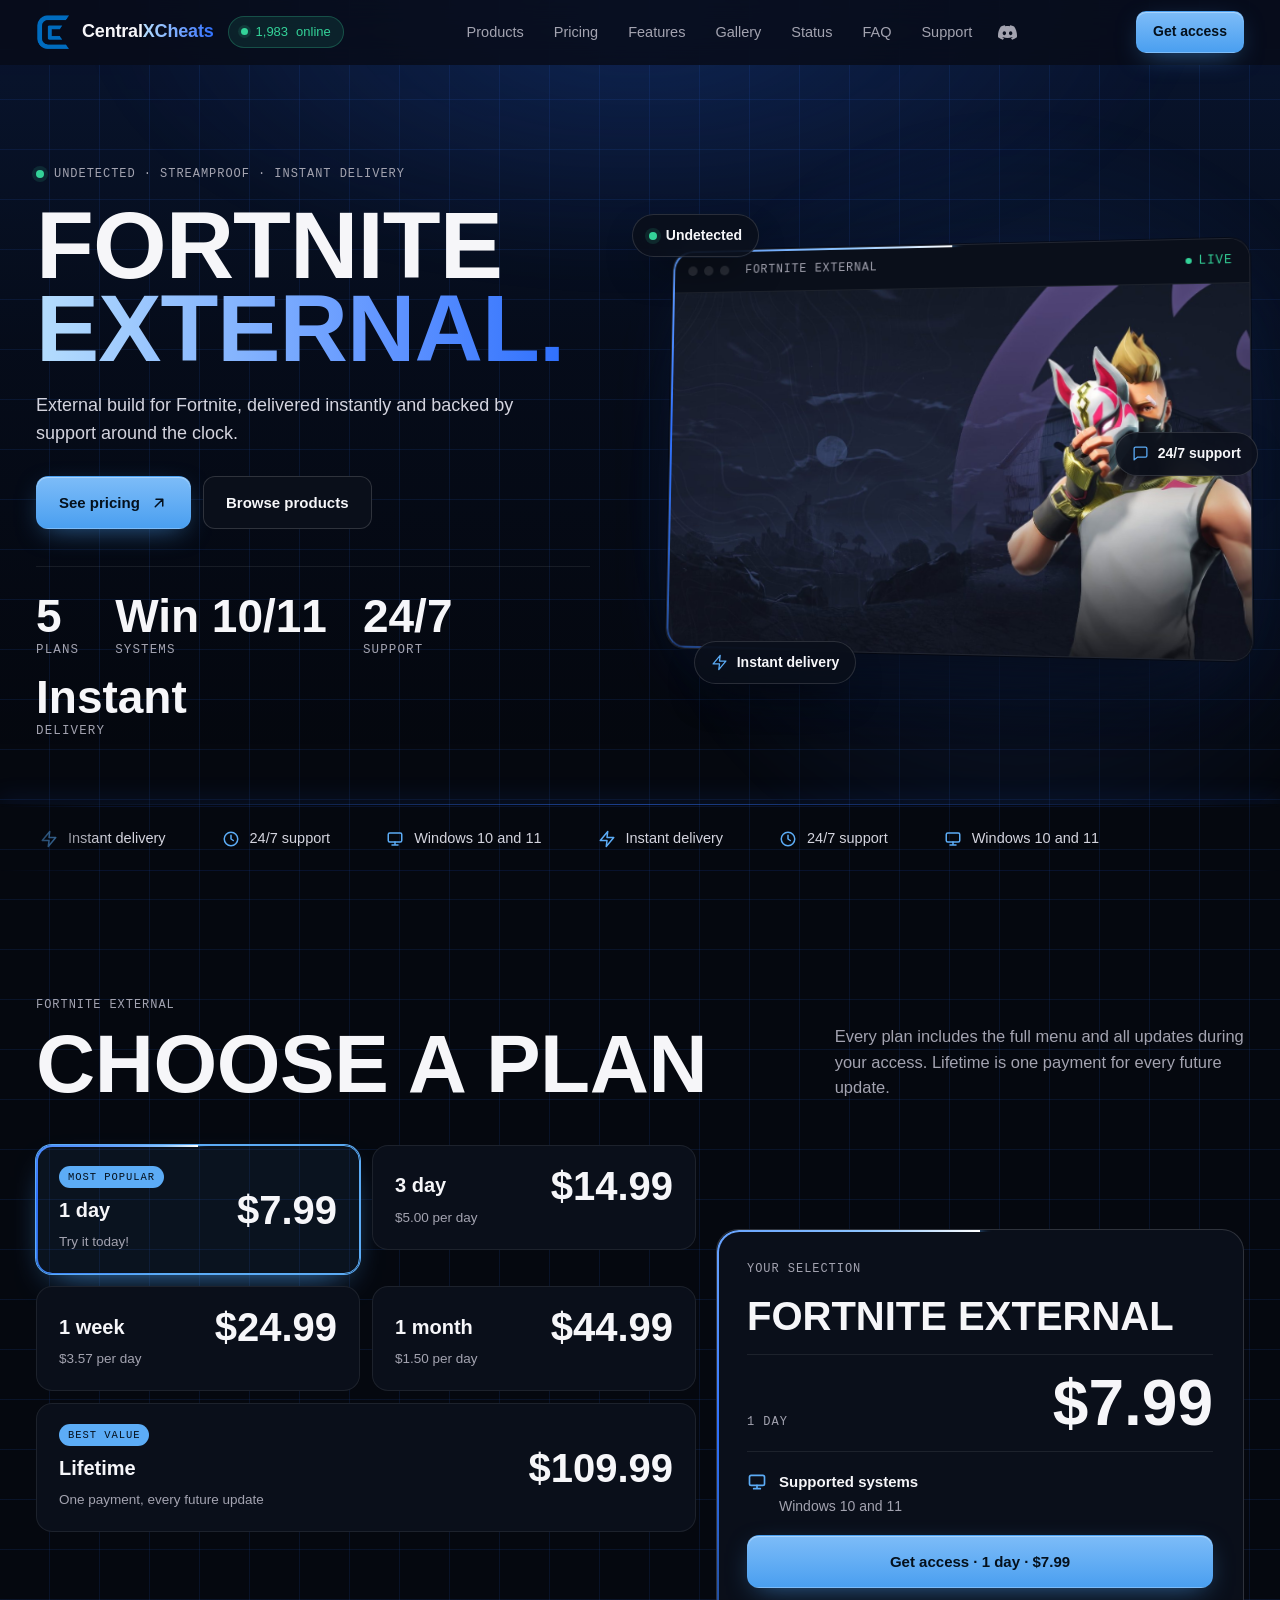
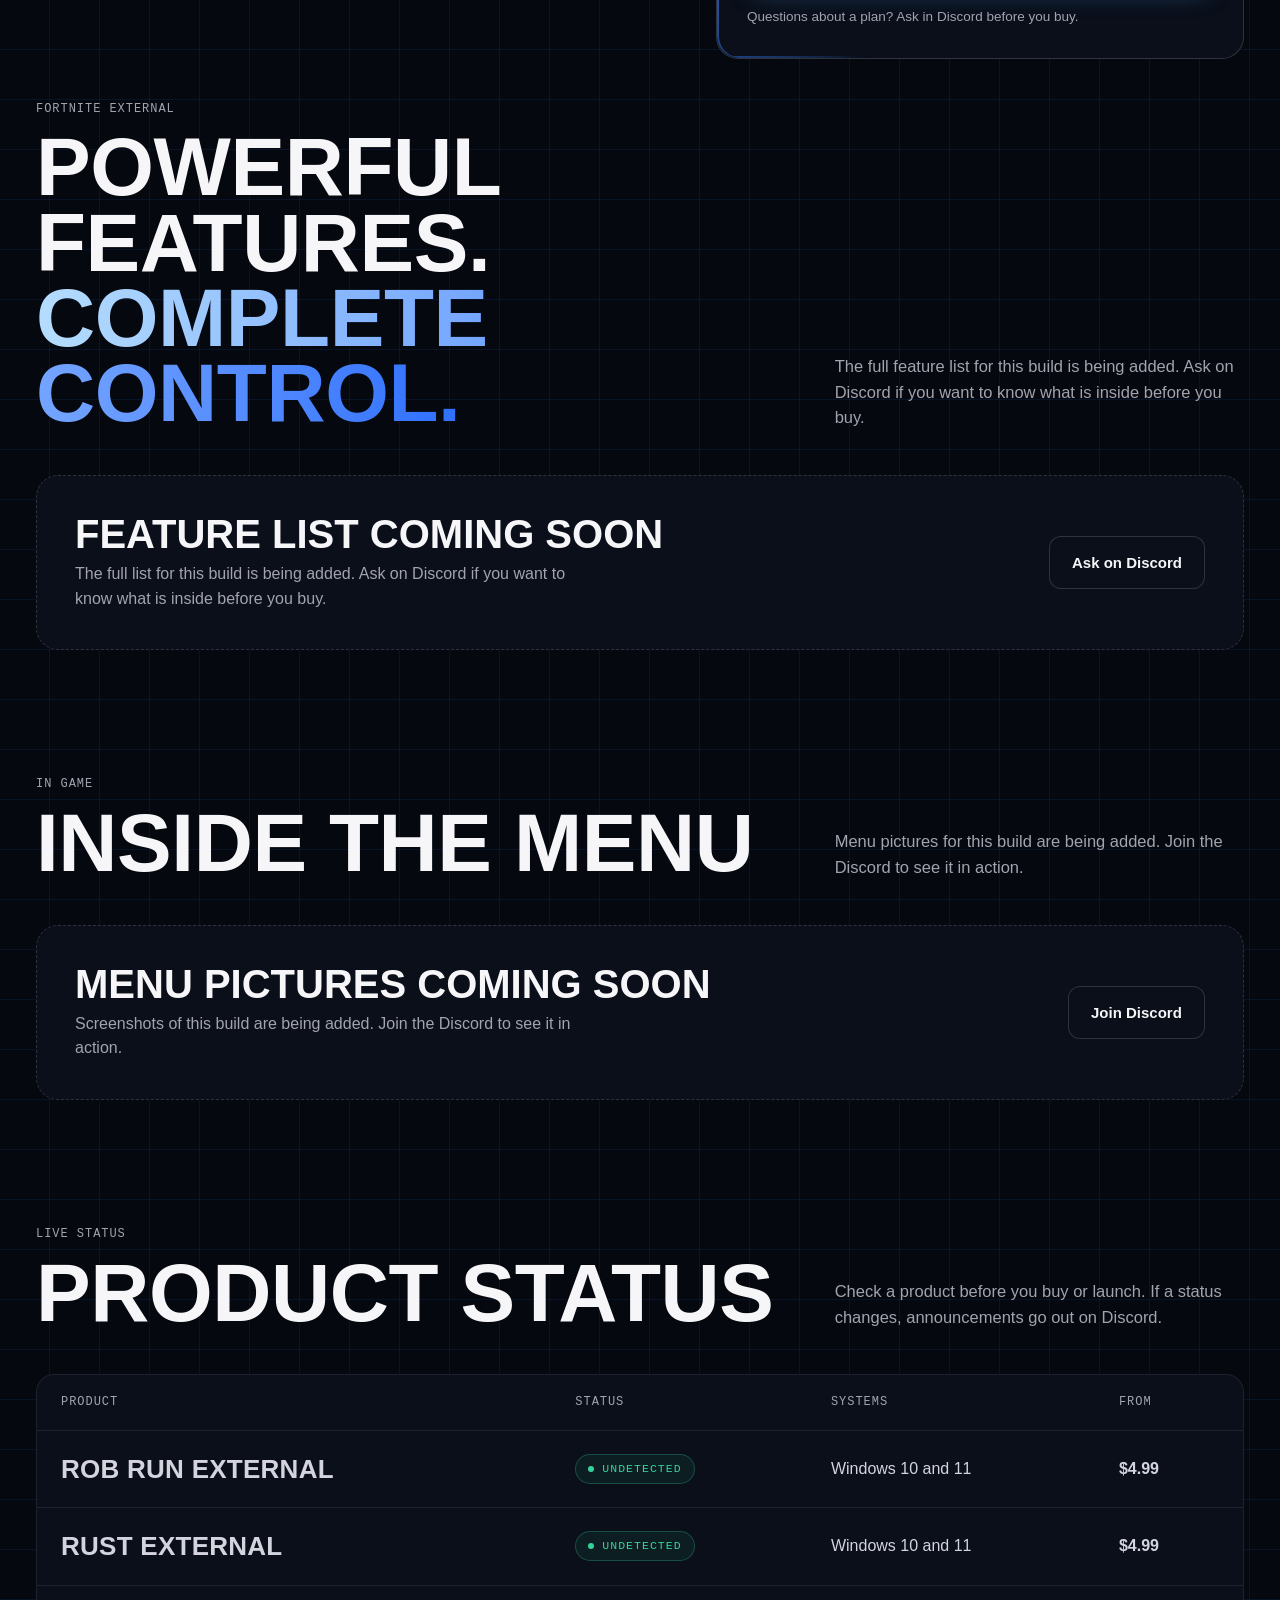
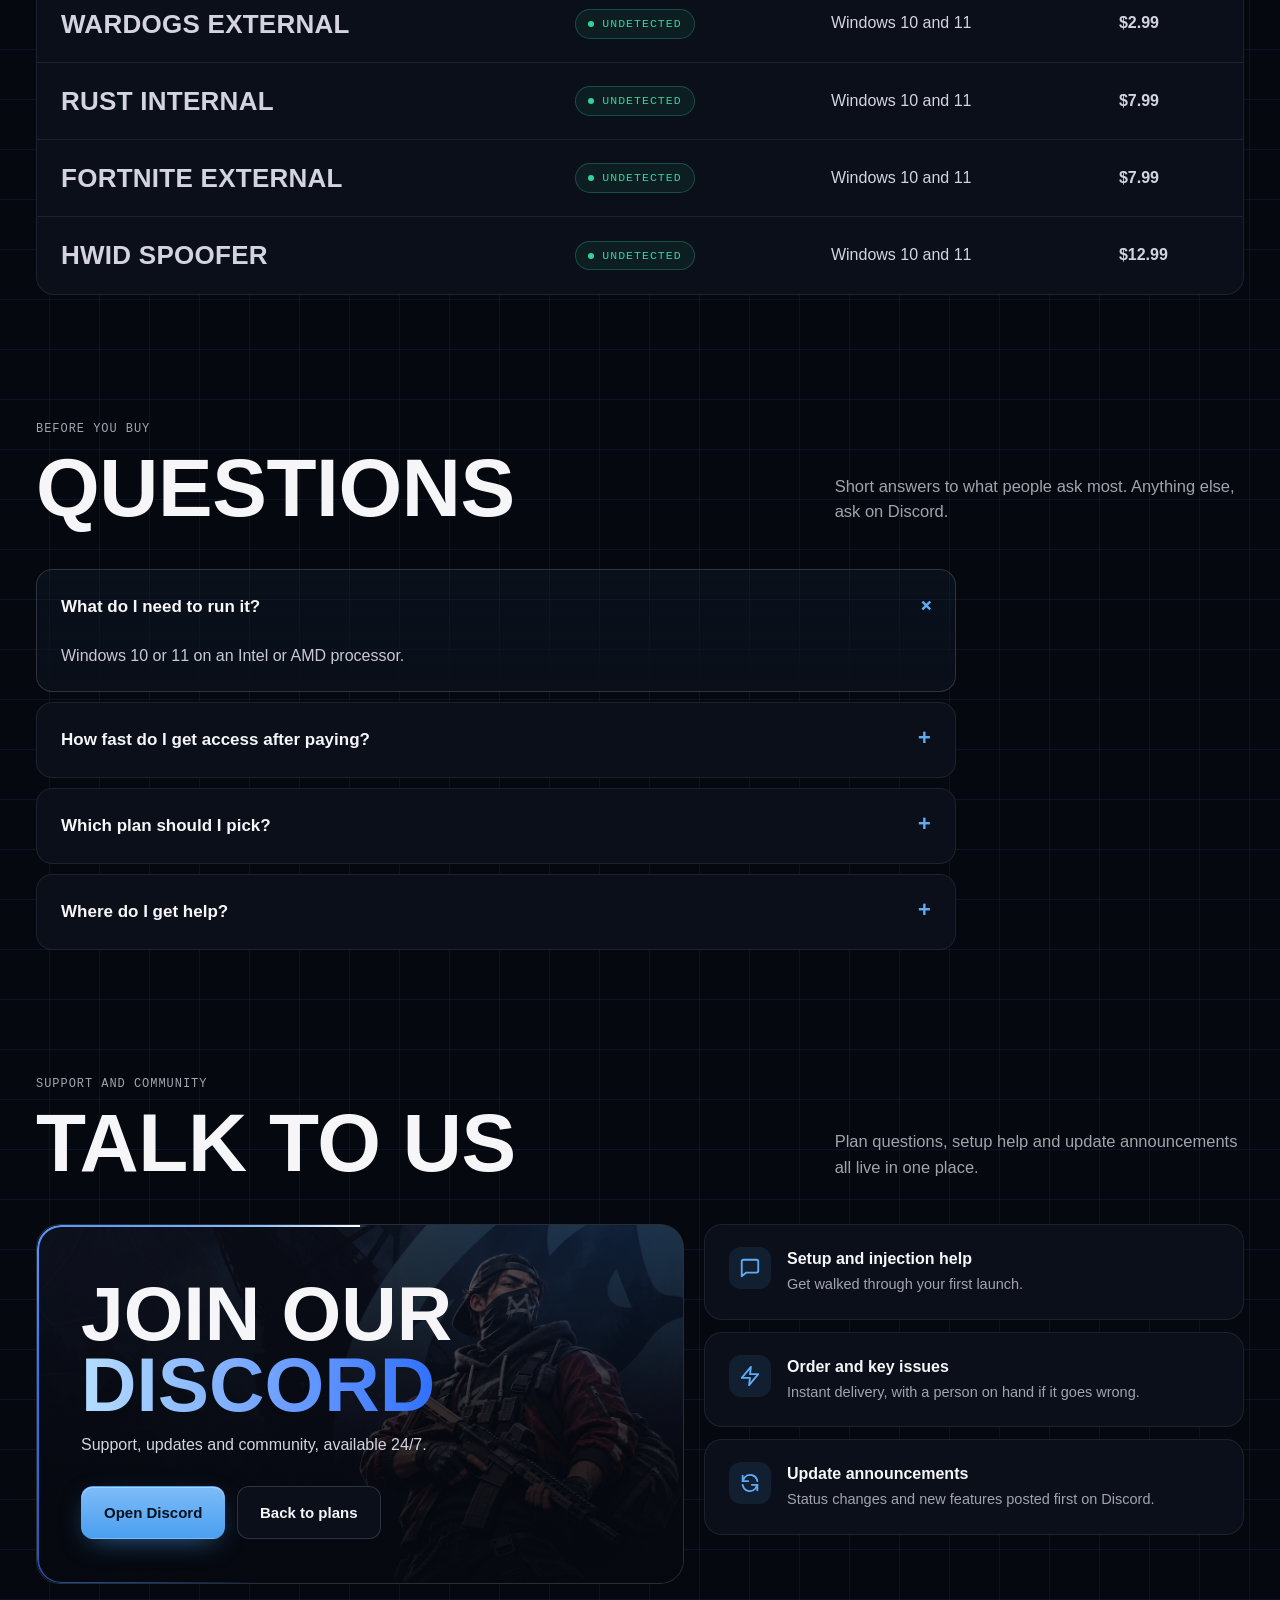
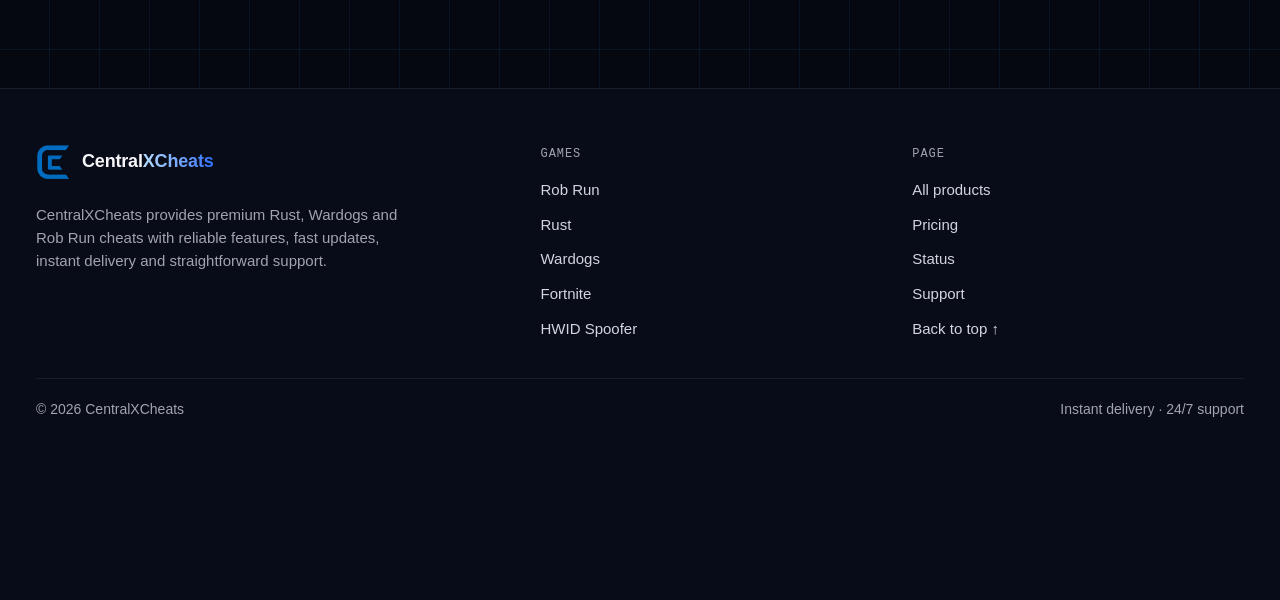
==== commit 1cab5916: "Add files via upload" ====
--- a/fortnite-external.html
+++ b/fortnite-external.html
@@ -25,6 +25,7 @@
       <a href="#status" data-nav>Status</a>
       <a href="#faq" data-nav>FAQ</a>
       <a href="#support" data-nav>Support</a>
+      <a class="nav-ic" href="https://discord.gg/wzjUdNQ74" target="_blank" rel="noopener" aria-label="Discord" title="Discord"><svg viewBox="0 0 24 24" fill="currentColor" aria-hidden="true"><path d="M20.317 4.3698a19.7913 19.7913 0 00-4.8851-1.5152.0741.0741 0 00-.0785.0371c-.211.3753-.4447.8648-.6083 1.2495-1.8447-.2762-3.68-.2762-5.4868 0-.1636-.3933-.4058-.8742-.6177-1.2495a.077.077 0 00-.0785-.037 19.7363 19.7363 0 00-4.8852 1.515.0699.0699 0 00-.0321.0277C.5334 9.0458-.319 13.5799.0992 18.0578a.0824.0824 0 00.0312.0561c2.0528 1.5076 4.0413 2.4228 5.9929 3.0294a.0777.0777 0 00.0842-.0276c.4616-.6304.8731-1.2952 1.226-1.9942a.076.076 0 00-.0416-.1057c-.6528-.2476-1.2743-.5495-1.8722-.8923a.077.077 0 01-.0076-.1277c.1258-.0943.2517-.1923.3718-.2914a.0743.0743 0 01.0776-.0105c3.9278 1.7933 8.18 1.7933 12.0614 0a.0739.0739 0 01.0785.0095c.1202.099.246.1981.3728.2924a.077.077 0 01-.0066.1276 12.2986 12.2986 0 01-1.873.8914.0766.0766 0 00-.0407.1067c.3604.698.7719 1.3628 1.225 1.9932a.076.076 0 00.0842.0286c1.961-.6067 3.9495-1.5219 6.0023-3.0294a.077.077 0 00.0313-.0552c.5004-5.177-.8382-9.6739-3.5485-13.6604a.061.061 0 00-.0312-.0286zM8.02 15.3312c-1.1825 0-2.1569-1.0857-2.1569-2.419 0-1.3332.9555-2.4189 2.157-2.4189 1.2108 0 2.1757 1.0952 2.1568 2.419 0 1.3332-.9555 2.4189-2.1569 2.4189zm7.9748 0c-1.1825 0-2.1569-1.0857-2.1569-2.419 0-1.3332.9554-2.4189 2.1569-2.4189 1.2108 0 2.1757 1.0952 2.1568 2.419 0 1.3332-.946 2.4189-2.1568 2.4189Z"/></svg></a>
     </nav>
     <a class="btn btn-primary btn-sm" href="#pricing" data-nav>Get access</a>
   </div>
@@ -167,7 +168,7 @@
         <div class="cta-panel">
           <h3>Join our <span class="grad">Discord</span></h3>
           <p>Support, updates and community, available 24/7.</p>
-          <div class="cta-row"><a class="btn btn-primary" id="discord" href="https://discord.com" target="_blank" rel="noopener">Open Discord</a>
+          <div class="cta-row"><a class="btn btn-primary" id="discord" href="https://discord.gg/wzjUdNQ74" target="_blank" rel="noopener">Open Discord</a>
             <a class="btn btn-ghost" href="#pricing" data-nav>Back to plans</a></div>
         </div>
         <div class="helps">
@@ -205,7 +206,7 @@
 <script>
 /* ------------ editable content ------------ */
 var CHECKOUT_URL = "";                       // set to your store link to send "Get access" there
-var DISCORD_URL  = "https://discord.com";    // set to your invite link
+var DISCORD_URL  = "https://discord.gg/wzjUdNQ74";    // set to your invite link
 var ONLINE = 1983;                           // replace with a real figure or live source
 var PLANS = [
   {"id": "1d", "name": "1 day", "price": 7.99, "note": "Try it today!", "url": "https://buy.stripe.com/00w28tdcY78c2cb9mi87K0k", "tag": "Most popular"},
--- a/css/site.css
+++ b/css/site.css
@@ -56,6 +56,9 @@
 .nav::-webkit-scrollbar { display: none; }
 .nav a { padding: 8px 14px; border-radius: 999px; color: var(--muted); font-size: 14.5px; font-weight: 500; white-space: nowrap; transition: color .2s, background .2s; }
 .nav a:hover { color: var(--text); }
+.nav a.nav-ic { display: inline-flex; align-items: center; justify-content: center; padding: 8px 10px; }
+.nav a.nav-ic svg { width: 19px; height: 19px; }
+.nav a.nav-ic:hover { color: #5865F2; }
 .nav a[aria-current="true"] { color: var(--text); background: var(--raised); box-shadow: inset 0 0 0 1px var(--line); }
 .btn { display: inline-flex; align-items: center; justify-content: center; gap: 10px; padding: 14px 22px; border-radius: 12px; font-weight: 600; font-size: 15px; border: 1px solid transparent; transition: transform .15s, box-shadow .2s, background .2s; }
 .btn-primary { color: var(--on-accent); background: linear-gradient(180deg, #7dbcf8, #4a9ff0); box-shadow: 0 8px 28px -10px #4a9ff0aa, inset 0 1px 0 #ffffff55; }
